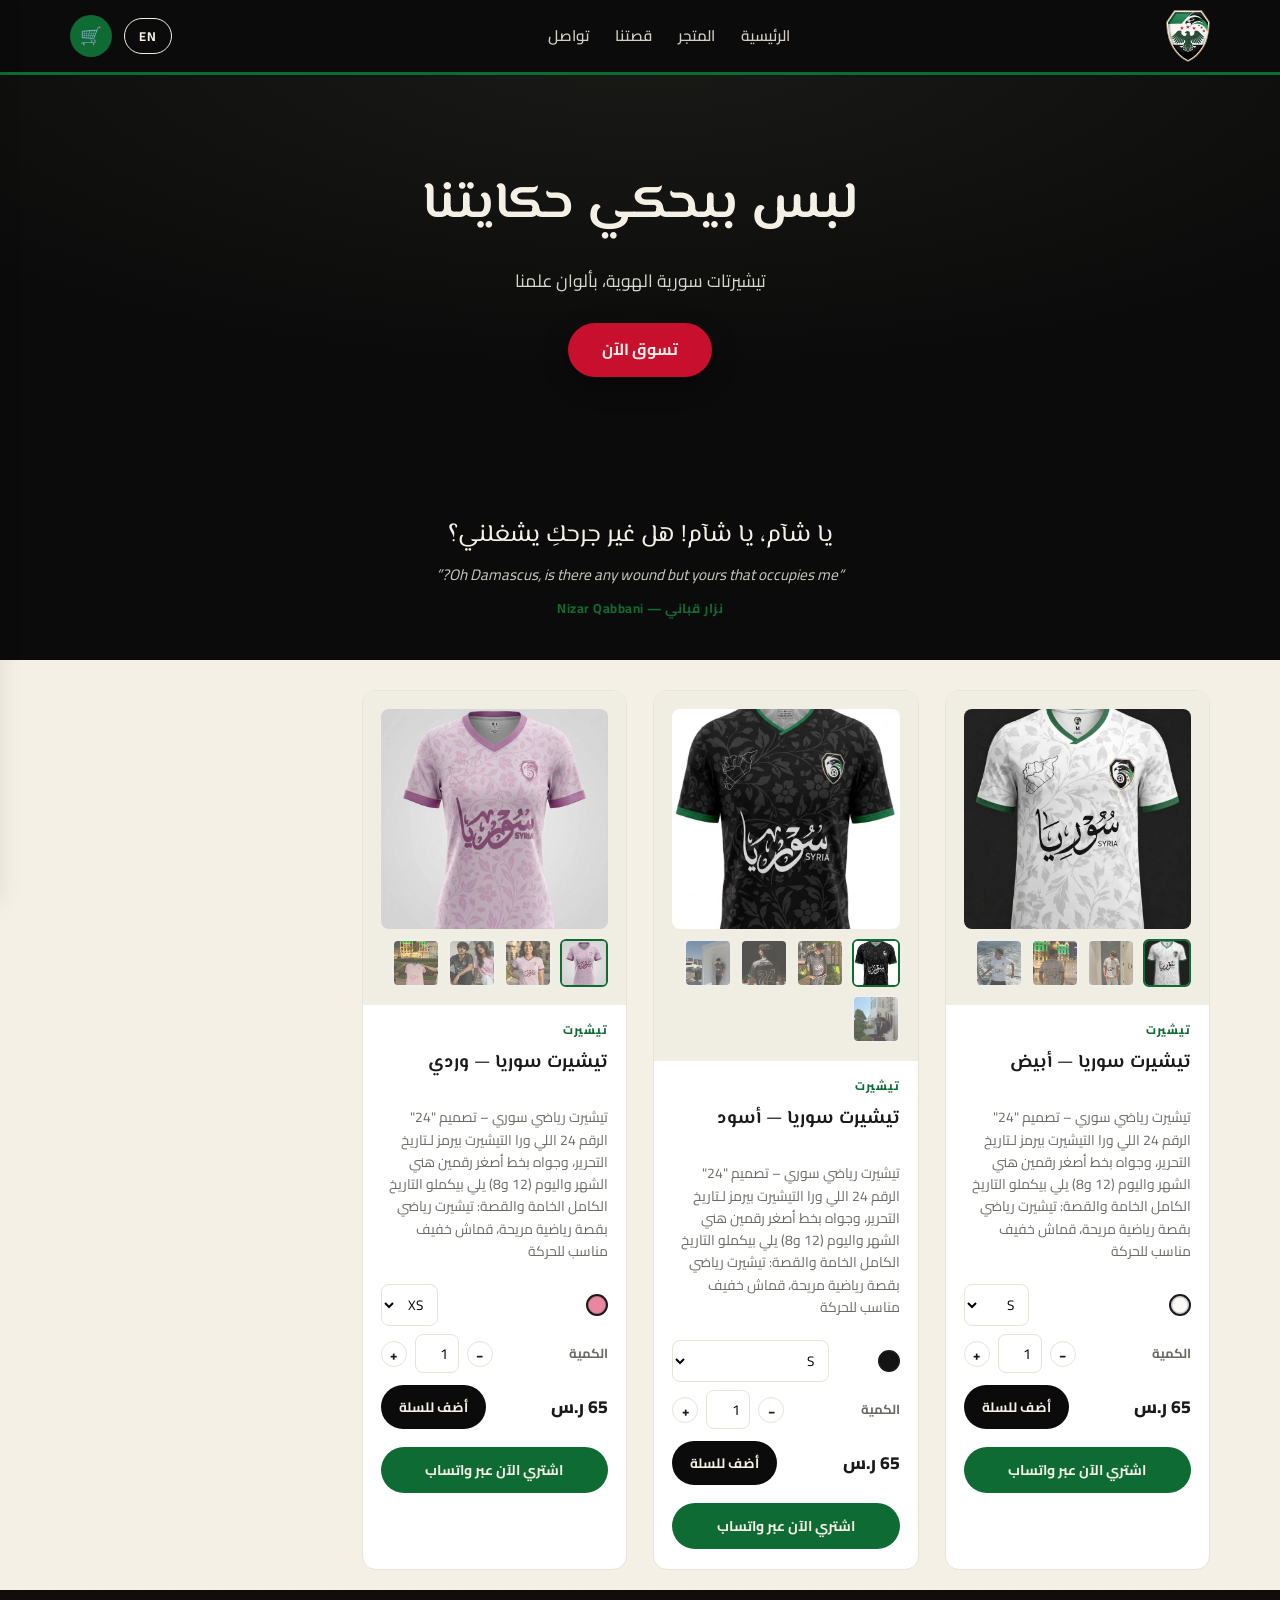
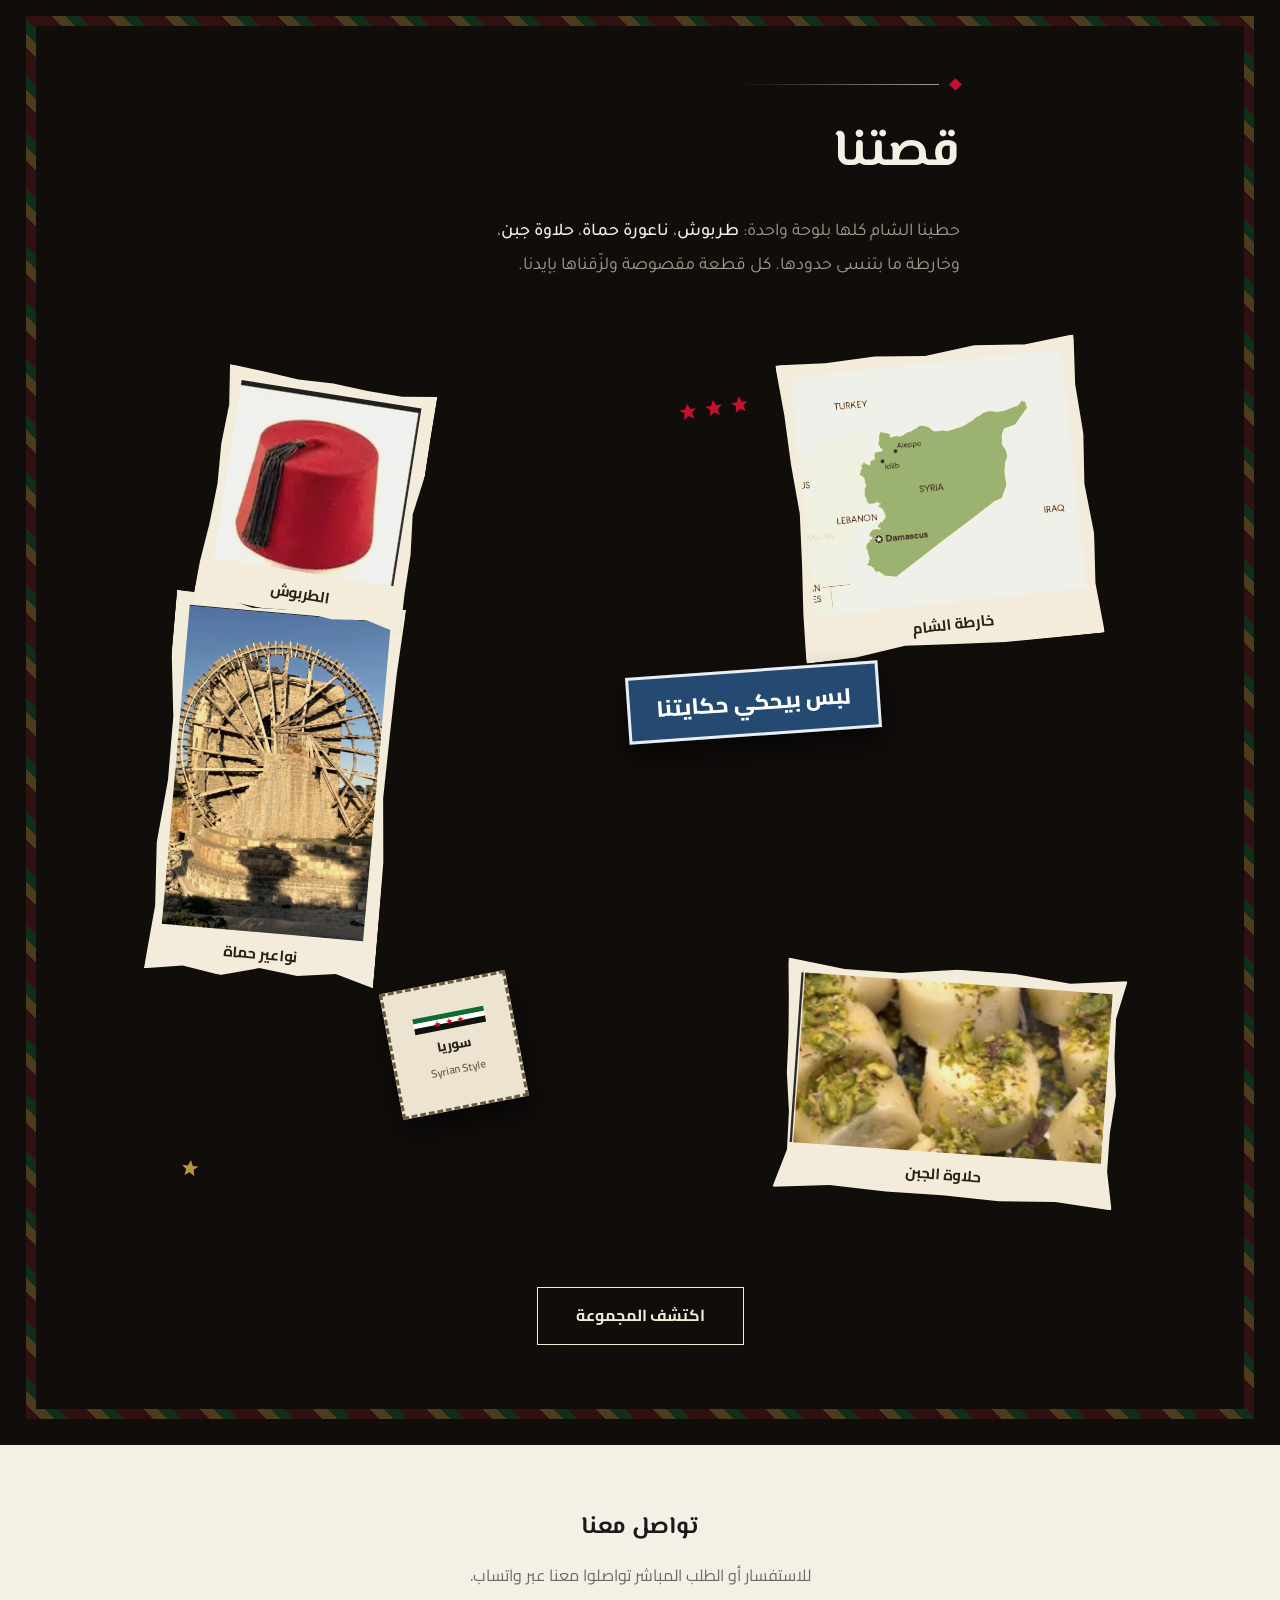
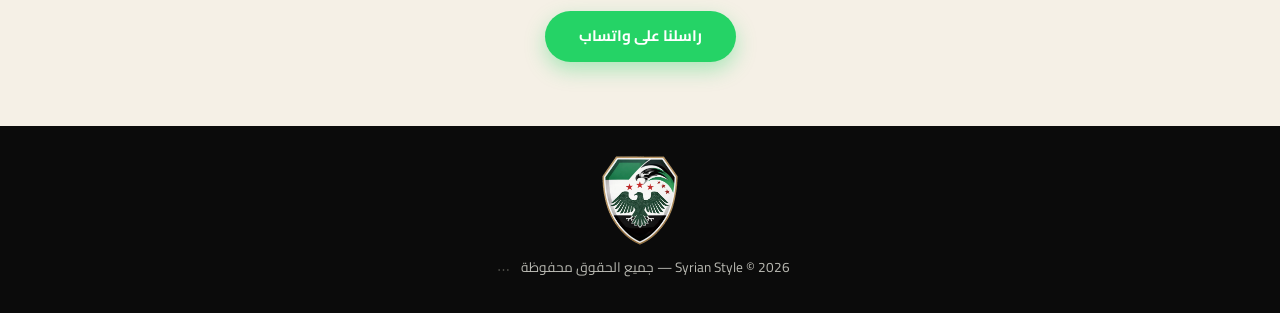
==== index.html @ 9dde5247 "Add in-app browser (TikTok/Instagram/etc) warning banner for WhatsApp checkout" ====
<!DOCTYPE html>
<html lang="ar" dir="rtl">
<head>
<meta charset="UTF-8">
<meta name="viewport" content="width=device-width, initial-scale=1.0">
<title>Syrian Style | تيشيرتات سورية الهوية</title>
<meta name="description" content="Syrian Style — Syrian-identity t-shirts in the colors of our flag. Order directly via WhatsApp, ships across the Gulf and beyond. تيشيرتات سورية الهوية، اطلبي مباشرة عبر واتساب.">
<link rel="canonical" href="https://meriesaif024-png.github.io/Syrian__style/">
<meta property="og:type" content="website">
<meta property="og:title" content="Syrian Style">
<meta property="og:description" content="Syrian-identity t-shirts in the colors of our flag. Order directly via WhatsApp.">
<meta property="og:url" content="https://meriesaif024-png.github.io/Syrian__style/">
<meta property="og:image" content="https://meriesaif024-png.github.io/Syrian__style/assets/logo.png">
<meta name="twitter:card" content="summary">
<meta name="twitter:title" content="Syrian Style">
<meta name="twitter:description" content="Syrian-identity t-shirts in the colors of our flag. Order directly via WhatsApp.">
<meta name="twitter:image" content="https://meriesaif024-png.github.io/Syrian__style/assets/logo.png">
<link rel="preconnect" href="https://fonts.googleapis.com">
<link href="https://fonts.googleapis.com/css2?family=El+Messiri:wght@500;700&family=Cairo:wght@400;600;800&family=Tajawal:wght@400;500&display=swap" rel="stylesheet">
<link rel="stylesheet" href="css/styles.css">
</head>
<body>

<div id="storefrontRoot">

<div id="inAppBrowserBanner" class="in-app-banner" hidden>
  <span data-i18n="inAppBrowserWarning"></span>
  <button type="button" id="inAppBrowserDismiss" class="in-app-banner-close" aria-label="close">✕</button>
</div>

<header class="site-header">
  <div class="header-inner">
    <a href="#home" class="brand"><img src="assets/logo.png" alt="Syrian Style"></a>
    <nav class="main-nav">
      <a href="#home" data-i18n="navHome">الرئيسية</a>
      <a href="#shop" data-i18n="navShop">المتجر</a>
      <a href="#story" data-i18n="navStory">قصتنا</a>
      <a href="#contact" data-i18n="navContact">تواصل</a>
    </nav>
    <div class="header-actions">
      <button type="button" id="langToggle" class="lang-btn">EN</button>
      <button type="button" id="cartToggle" class="cart-btn" aria-label="Cart">
        🛒 <span id="cartCount" class="cart-count">0</span>
      </button>
    </div>
  </div>
</header>

<section class="hero" id="home">
  <div class="hero-content">
    <h1 data-i18n="heroTitle">لبس بيحكي حكايتنا</h1>
    <p data-i18n="heroSubtitle">تيشيرتات سورية الهوية، بألوان علمنا</p>
    <a href="#shop" class="btn btn-hero" data-i18n="heroCta">تسوق الآن</a>
  </div>
</section>

<section class="quote-section">
  <div id="quoteBanner" class="quote-banner"></div>
</section>

<section class="shop" id="shop">
  <div id="productGrid" class="product-grid"></div>
</section>

<section class="story" id="story">
  <div class="story-head">
    <div class="story-rule"><span class="story-diamond"></span><span class="story-line"></span></div>
    <h2 data-i18n="storyTitle">قصتنا</h2>
    <p data-i18n-html="storyBody">حطينا الشام كلها بلوحة واحدة: <b>طربوش</b>، <b>ناعورة حماة</b>، <b>حلاوة جبن</b>، وخارطة ما بتنسى حدودها. كل قطعة مقصوصة ولزّقناها بإيدنا.</p>
  </div>

  <div class="story-board">
    <div class="story-photo p-map">
      <img src="assets/story-map.png" alt="Map of Syria" loading="lazy">
      <span class="story-tag" data-i18n="storyTagMap">خارطة الشام</span>
    </div>
    <div class="story-photo p-noria">
      <img src="assets/story-noria.png" alt="Hama Noria" loading="lazy">
      <span class="story-tag" data-i18n="storyTagNoria">نواعير حماة</span>
    </div>
    <div class="story-photo p-sweets">
      <img src="assets/story-sweets.png" alt="Halawet El Jibn" loading="lazy">
      <span class="story-tag" data-i18n="storyTagSweets">حلاوة الجبن</span>
    </div>
    <div class="story-photo p-fez">
      <img src="assets/story-fez.png" alt="Tarboosh" loading="lazy">
      <span class="story-tag" data-i18n="storyTagFez">الطربوش</span>
    </div>

    <div class="story-sign" data-i18n="heroTitle">لبس بيحكي حكايتنا</div>

    <div class="story-stamp">
      <div class="story-flagbar"><span class="g"></span><span class="w"></span><span class="b"></span></div>
      <span class="story-stamp-stars">★ ★ ★</span>
      <span class="story-stamp-txt" data-i18n="storyStampCountry">سوريا</span>
      <span class="story-stamp-val">Syrian Style</span>
    </div>

    <div class="story-stars3 stars-a" aria-hidden="true">
      <svg viewBox="0 0 24 24" fill="#c8102e"><path d="M12 1l3 7h7l-5.5 4.5L18 20l-6-4-6 4 1.5-7.5L2 8h7z"/></svg>
      <svg viewBox="0 0 24 24" fill="#c8102e"><path d="M12 1l3 7h7l-5.5 4.5L18 20l-6-4-6 4 1.5-7.5L2 8h7z"/></svg>
      <svg viewBox="0 0 24 24" fill="#c8102e"><path d="M12 1l3 7h7l-5.5 4.5L18 20l-6-4-6 4 1.5-7.5L2 8h7z"/></svg>
    </div>
    <div class="story-stars3 stars-b" aria-hidden="true">
      <svg viewBox="0 0 24 24" fill="#b8933f"><path d="M12 1l3 7h7l-5.5 4.5L18 20l-6-4-6 4 1.5-7.5L2 8h7z"/></svg>
    </div>
  </div>

  <div class="story-cta-row">
    <a href="#shop" class="story-ghost-btn" data-i18n="storyCta">اكتشف المجموعة</a>
  </div>
</section>

<section class="contact" id="contact">
  <h2 data-i18n="contactTitle">تواصل معنا</h2>
  <p data-i18n="contactBody">للاستفسار أو الطلب المباشر تواصلوا معنا عبر واتساب.</p>
  <a href="#" id="contactWhatsappBtn" class="btn btn-whatsapp" target="_blank" rel="noopener" data-i18n="contactWhatsappBtn">راسلنا على واتساب</a>
</section>

<footer class="site-footer">
  <div class="brand"><img src="assets/logo.png" alt="Syrian Style"></div>
  <p>Syrian Style &copy; <span id="year"></span> — <span data-i18n="footerRights">جميع الحقوق محفوظة</span> <button type="button" id="ownerAccessBtn" class="owner-access-btn" aria-label="owner">⋯</button></p>
</footer>

<!-- Cart Drawer -->
<div id="overlay" class="overlay"></div>
<aside id="cartDrawer" class="cart-drawer">
  <div class="cart-drawer-header">
    <h2 data-i18n="cartTitle">سلة المشتريات</h2>
    <button type="button" id="cartClose" class="icon-btn">✕</button>
  </div>
  <div id="cartItems" class="cart-items"></div>
  <div class="cart-drawer-footer">
    <div class="cart-total-row">
      <span data-i18n="subtotal">المجموع</span>
      <strong id="cartSubtotal">0 ر.س</strong>
    </div>
    <button type="button" id="checkoutBtn" class="btn btn-checkout" disabled data-i18n="checkoutBtn">إتمام الطلب عبر واتساب</button>
    <button type="button" id="clearCartBtn" class="btn btn-text" data-i18n="clearCart">تفريغ السلة</button>
  </div>
</aside>

<!-- Product Detail -->
<div id="detailModal" class="modal">
  <div class="modal-box detail-box">
    <button type="button" id="detailClose" class="icon-btn detail-close">✕</button>
    <div id="detailContent" class="detail-content"></div>
  </div>
</div>

<!-- Checkout Modal -->
<div id="checkoutModal" class="modal">
  <div class="modal-box">
    <div class="modal-header">
      <h2 data-i18n="modalTitle">معلومات التوصيل</h2>
      <button type="button" id="checkoutClose" class="icon-btn">✕</button>
    </div>
    <form id="checkoutForm">
      <label>
        <span data-i18n="nameLabel">الاسم الكامل</span>
        <input type="text" id="custName" required>
      </label>
      <label>
        <span data-i18n="phoneLabel">رقم الهاتف</span>
        <input type="tel" id="custPhone" required>
      </label>
      <label>
        <span data-i18n="countryLabel">الدولة</span>
        <select id="custCountry">
          <option value="🇸🇦 Saudi Arabia — السعودية" selected>🇸🇦 Saudi Arabia — السعودية</option>
          <option value="🇦🇪 United Arab Emirates — الإمارات">🇦🇪 United Arab Emirates — الإمارات</option>
          <option value="🇰🇼 Kuwait — الكويت">🇰🇼 Kuwait — الكويت</option>
          <option value="🇶🇦 Qatar — قطر">🇶🇦 Qatar — قطر</option>
          <option value="🇧🇭 Bahrain — البحرين">🇧🇭 Bahrain — البحرين</option>
          <option value="🇴🇲 Oman — عُمان">🇴🇲 Oman — عُمان</option>
          <option value="🇸🇾 Syria — سوريا">🇸🇾 Syria — سوريا</option>
          <option value="🇱🇧 Lebanon — لبنان">🇱🇧 Lebanon — لبنان</option>
          <option value="🇯🇴 Jordan — الأردن">🇯🇴 Jordan — الأردن</option>
          <option value="🇮🇶 Iraq — العراق">🇮🇶 Iraq — العراق</option>
          <option value="🇵🇸 Palestine — فلسطين">🇵🇸 Palestine — فلسطين</option>
          <option value="🇪🇬 Egypt — مصر">🇪🇬 Egypt — مصر</option>
          <option value="🇱🇾 Libya — ليبيا">🇱🇾 Libya — ليبيا</option>
          <option value="🇹🇳 Tunisia — تونس">🇹🇳 Tunisia — تونس</option>
          <option value="🇩🇿 Algeria — الجزائر">🇩🇿 Algeria — الجزائر</option>
          <option value="🇲🇦 Morocco — المغرب">🇲🇦 Morocco — المغرب</option>
          <option value="🇸🇩 Sudan — السودان">🇸🇩 Sudan — السودان</option>
          <option value="🇾🇪 Yemen — اليمن">🇾🇪 Yemen — اليمن</option>
          <option value="🇹🇷 Turkey — تركيا">🇹🇷 Turkey — تركيا</option>
          <option value="🇩🇪 Germany — ألمانيا">🇩🇪 Germany — ألمانيا</option>
          <option value="🇸🇪 Sweden — السويد">🇸🇪 Sweden — السويد</option>
          <option value="🇳🇱 Netherlands — هولندا">🇳🇱 Netherlands — هولندا</option>
          <option value="🇫🇷 France — فرنسا">🇫🇷 France — فرنسا</option>
          <option value="🇬🇧 United Kingdom — بريطانيا">🇬🇧 United Kingdom — بريطانيا</option>
          <option value="🇺🇸 United States — أمريكا">🇺🇸 United States — أمريكا</option>
          <option value="🇨🇦 Canada — كندا">🇨🇦 Canada — كندا</option>
          <option value="🇦🇺 Australia — أستراليا">🇦🇺 Australia — أستراليا</option>
        </select>
      </label>
      <label>
        <span data-i18n="addressLabel">المدينة / العنوان</span>
        <input type="text" id="custAddress">
      </label>
      <label>
        <span data-i18n="notesLabel">ملاحظات (اختياري)</span>
        <textarea id="custNotes" rows="2"></textarea>
      </label>
      <p class="required-note" data-i18n="requiredNote">* الاسم ورقم الهاتف مطلوبان</p>
      <button type="submit" class="btn btn-checkout" data-i18n="sendWhatsapp">إرسال الطلب على واتساب</button>
    </form>
  </div>
</div>

<!-- PIN gate for the owner-only Control Desk -->
<div id="pinGateModal" class="modal">
  <div class="modal-box pin-gate-box">
    <div class="modal-header">
      <h2 data-i18n="pinGateTitle">دخول صاحبة المتجر</h2>
      <button type="button" id="pinGateClose" class="icon-btn">✕</button>
    </div>
    <form id="pinGateForm">
      <label>
        <span data-i18n="pinGateLabel">الرمز السري</span>
        <input type="password" id="pinGateInput" autocomplete="off">
      </label>
      <p id="pinGateError" class="pin-gate-error" hidden data-i18n="pinGateError">رمز غير صحيح</p>
      <button type="submit" class="btn btn-checkout" data-i18n="pinGateSubmit">دخول</button>
    </form>
  </div>
</div>

</div><!-- /storefrontRoot -->

<!-- Control Desk: full-page, owner-only product management -->
<section id="adminPage" class="admin-page" hidden>
  <div class="admin-page-inner">
    <div class="admin-page-header">
      <h1 data-i18n="adminTitle">لوحة التحكم — إضافة قطعة</h1>
      <a href="#" id="adminBackLink" class="admin-back-link" data-i18n="adminBackLink">→ رجوع للمتجر</a>
    </div>
    <p class="admin-intro" data-i18n="adminIntro">
      عبّي بيانات القطعة، ضيفي الصور، واضغطي "حفظ بالمتجر" — بتنحفظ وبتنشر مباشرة لكل الزوار.
    </p>
    <div class="admin-layout">
      <div class="admin-form">
        <label>
          <span data-i18n="admEditLabel">تعديل قطعة موجودة (اختياري)</span>
          <select id="admEditSelect">
            <option value="" data-i18n="admNewItem">➕ قطعة جديدة</option>
          </select>
        </label>
        <div class="admin-row">
          <label>
            <span data-i18n="admNameArLabel">الاسم (عربي)</span>
            <input type="text" id="admNameAr" placeholder="مثال: سوريا كلاسيك">
          </label>
          <label>
            <span data-i18n="admNameEnLabel">Name (English)</span>
            <input type="text" id="admNameEn" placeholder="e.g. Syria Classic Tee">
          </label>
        </div>
        <label>
          <span data-i18n="admPriceLabel">السعر (ر.س)</span>
          <input type="number" id="admPrice" min="0" step="1" value="75">
        </label>
        <fieldset class="admin-colors">
          <legend data-i18n="admColorsLabel">الألوان المتوفرة</legend>
          <label><input type="checkbox" value="black" checked> <span class="swatch swatch-black"></span></label>
          <label><input type="checkbox" value="white" checked> <span class="swatch swatch-white"></span></label>
          <label><input type="checkbox" value="pink" checked> <span class="swatch swatch-pink"></span></label>
        </fieldset>
        <fieldset class="admin-sizes">
          <legend data-i18n="admSizesLabel">المقاسات والكمية المتوفرة</legend>
          <div class="admin-size-row">
            <label><input type="checkbox" class="size-check" value="XS" checked> XS</label>
            <input type="number" class="size-stock" data-size="XS" min="0" value="10">
          </div>
          <div class="admin-size-row">
            <label><input type="checkbox" class="size-check" value="S" checked> S</label>
            <input type="number" class="size-stock" data-size="S" min="0" value="10">
          </div>
          <div class="admin-size-row">
            <label><input type="checkbox" class="size-check" value="M" checked> M</label>
            <input type="number" class="size-stock" data-size="M" min="0" value="10">
          </div>
          <div class="admin-size-row">
            <label><input type="checkbox" class="size-check" value="L" checked> L</label>
            <input type="number" class="size-stock" data-size="L" min="0" value="10">
          </div>
          <div class="admin-size-row">
            <label><input type="checkbox" class="size-check" value="XL" checked> XL</label>
            <input type="number" class="size-stock" data-size="XL" min="0" value="10">
          </div>
          <div class="admin-size-row">
            <label><input type="checkbox" class="size-check" value="XXL" checked> XXL</label>
            <input type="number" class="size-stock" data-size="XXL" min="0" value="10">
          </div>
          <div class="admin-size-row">
            <label><input type="checkbox" class="size-check" value="3XL" checked> 3XL</label>
            <input type="number" class="size-stock" data-size="3XL" min="0" value="10">
          </div>
          <div class="admin-size-row">
            <label><input type="checkbox" class="size-check" value="4XL" checked> 4XL</label>
            <input type="number" class="size-stock" data-size="4XL" min="0" value="10">
          </div>
        </fieldset>
        <label>
          <span data-i18n="admPhotosLabel">صور القطعة (حتى 7 صور)</span>
          <input type="file" id="admPhotos" accept="image/*" multiple>
        </label>
        <p class="admin-photos-note" data-i18n="admPhotosNote">بعد توليد الكود، ابعتيلنا هالصور مباشرة بالشات وربطها بالمنتج.</p>
        <div class="admin-photo-thumbs" id="admPhotoThumbs"></div>
        <div class="admin-row">
          <label>
            <span data-i18n="admDescArLabel">الوصف (عربي)</span>
            <textarea id="admDescAr" rows="2"></textarea>
          </label>
          <label>
            <span data-i18n="admDescEnLabel">Description (English)</span>
            <textarea id="admDescEn" rows="2"></textarea>
          </label>
        </div>
      </div>
      <div class="admin-preview">
        <div id="admPreviewArt" class="admin-preview-art"></div>
        <div class="admin-preview-swatches" id="admPreviewSwatches"></div>
      </div>
    </div>
    <div class="admin-actions">
      <button type="button" id="admSave" class="btn btn-checkout" data-i18n="admSaveBtn">حفظ بالمتجر</button>
      <button type="button" id="admDelete" class="btn btn-delete" hidden data-i18n="admDeleteBtn">حذف القطعة</button>
    </div>
    <p id="admSaveStatus" class="admin-save-status" hidden></p>
  </div>
</section>

<script src="js/products.js"></script>
<script src="js/artwork.js"></script>
<script src="js/app.js"></script>
<script>
  document.getElementById("year").textContent = new Date().getFullYear();
</script>
</body>
</html>
---- css/styles.css ----
:root {
  --black: #0b0b0b;
  --green: #0f6b34;
  --green-deep: #0a4d26;
  --red: #c8102e;
  --white: #f5f0e6;
  --ink: #1a1a1a;
  --muted: #6b6b66;
  --border: #e7e3d8;
  --radius: 14px;
  --font-head: 'El Messiri', sans-serif;
  --font-body: 'Cairo', sans-serif;
}

* { box-sizing: border-box; }
html, body { margin: 0; padding: 0; }
body {
  font-family: var(--font-body);
  background: var(--white);
  color: var(--ink);
  line-height: 1.6;
}
h1, h2, h3 { font-family: var(--font-head); margin: 0 0 .4em; }
a { color: inherit; text-decoration: none; }
button { font-family: inherit; cursor: pointer; }
img, svg { display: block; max-width: 100%; }

/* ---------- In-app browser warning ---------- */
.in-app-banner {
  background: #fff3cd; color: #6b5100; text-align: center;
  padding: 10px 40px 10px 16px; font-size: .82rem; font-weight: 700;
  position: relative; line-height: 1.5;
}
.in-app-banner[hidden] { display: none; }
.in-app-banner-close {
  position: absolute; top: 6px; inset-inline-end: 10px;
  background: none; border: none; color: #6b5100; font-size: .95rem;
  width: 26px; height: 26px; border-radius: 50%;
}
.in-app-banner-close:hover { background: rgba(0,0,0,.08); }

/* ---------- Header ---------- */
.site-header {
  position: sticky; top: 0; z-index: 40;
  background: var(--black);
  border-bottom: 3px solid var(--green);
}
.header-inner {
  max-width: 1180px; margin: 0 auto;
  display: flex; align-items: center; justify-content: space-between;
  padding: 10px 20px;
  gap: 16px;
}
.brand { width: 44px; color: var(--white); }
.main-nav { display: flex; gap: 26px; }
.main-nav a {
  color: var(--white); font-weight: 600; font-size: .95rem;
  opacity: .85; transition: opacity .2s, color .2s;
}
.main-nav a:hover { opacity: 1; color: var(--red); }
.header-actions { display: flex; align-items: center; gap: 12px; }
.lang-btn {
  background: transparent; border: 1.5px solid var(--white);
  color: var(--white); border-radius: 20px; padding: 5px 14px;
  font-weight: 700; font-size: .8rem; letter-spacing: 1px;
}
.lang-btn:hover { background: var(--white); color: var(--black); }
.cart-btn {
  position: relative; background: var(--green); border: none;
  color: var(--white); font-size: 1.1rem; border-radius: 50%;
  width: 42px; height: 42px; display: flex; align-items: center; justify-content: center;
}
.cart-count {
  position: absolute; top: -4px; inset-inline-end: -4px;
  background: var(--red); color: var(--white); font-size: .68rem; font-weight: 800;
  min-width: 18px; height: 18px; border-radius: 50%;
  align-items: center; justify-content: center; display: none;
}

/* ---------- Hero ---------- */
.hero {
  position: relative; overflow: hidden; color: var(--white);
  background: radial-gradient(120% 140% at 50% -10%, #1a1a17 0%, var(--black) 60%);
}
.hero-badge { display: flex; justify-content: center; margin-bottom: 22px; }
.hero-badge .map-badge { width: 92px; filter: drop-shadow(0 6px 16px rgba(0,0,0,.5)); }
.hero-content {
  position: relative; z-index: 1;
  max-width: 760px; margin: 0 auto; text-align: center;
  padding: 90px 24px 100px;
}
.hero-content h1 { font-size: clamp(2rem, 5vw, 3.2rem); }
.hero-content p { font-size: 1.1rem; margin-bottom: 1.6em; color: #d8d8d0; }
.btn { display: inline-block; border: none; border-radius: 30px; font-weight: 700; }
.btn[hidden] { display: none; }
.btn-hero {
  background: var(--red); color: var(--white);
  padding: 14px 34px; font-size: 1rem;
  box-shadow: 0 8px 24px rgba(0,0,0,.35);
  transition: transform .15s;
}
.btn-hero:hover { transform: translateY(-2px); }

/* ---------- Quote banner ---------- */
.quote-section { background: var(--black); padding: 40px 20px; }
.quote-banner { max-width: 720px; margin: 0 auto; text-align: center; color: var(--white); min-height: 100px; }
.quote-banner.fade-in { animation: fadeIn .6s ease; }
@keyframes fadeIn { from { opacity: 0; transform: translateY(6px);} to { opacity: 1; transform: translateY(0);} }
.quote-ar { font-family: var(--font-head); font-size: 1.5rem; color: var(--white); margin: 0 0 .3em; }
.quote-en { font-style: italic; color: #c9c9c2; margin: 0 0 .5em; font-size: .95rem; }
.quote-by { color: var(--green); font-weight: 700; font-size: .82rem; letter-spacing: .5px; }

/* ---------- Shop ---------- */
.shop { max-width: 1180px; margin: 0 auto; padding: 30px 20px 20px; }
.product-grid {
  display: grid; grid-template-columns: repeat(auto-fill, minmax(260px, 1fr));
  gap: 26px;
}
.shop-empty { grid-column: 1 / -1; text-align: center; color: var(--muted); padding: 60px 20px; font-size: 1.05rem; }
.product-card {
  background: #fff; border: 1px solid var(--border); border-radius: var(--radius);
  overflow: hidden; display: flex; flex-direction: column;
  transition: box-shadow .2s, transform .2s;
}
.product-card:hover { box-shadow: 0 14px 30px rgba(0,0,0,.08); transform: translateY(-3px); }
.product-art { background: #f0ede2; padding: 18px; cursor: pointer; }
.garment-art { width: 100%; height: 220px; }
.product-photo { width: 100%; height: 220px; object-fit: cover; border-radius: 8px; }
.product-thumbs { display: flex; gap: 8px; margin-top: 10px; flex-wrap: wrap; }
.product-thumb {
  width: 48px; height: 48px; padding: 0; border-radius: 6px; overflow: hidden;
  border: 2px solid transparent; opacity: .65; flex-shrink: 0;
}
.product-thumb img { width: 100%; height: 100%; object-fit: cover; }
.product-thumb.active { border-color: var(--green); opacity: 1; }
.product-info { padding: 16px 18px 20px; display: flex; flex-direction: column; gap: 8px; }
.product-type { font-size: .72rem; text-transform: uppercase; letter-spacing: 1px; color: var(--green); font-weight: 800; }
.product-info h3 { font-size: 1.15rem; }
.product-name { cursor: pointer; }
.product-name:hover { color: var(--green); }
.product-desc { color: var(--muted); font-size: .87rem; min-height: 2.6em; }
.low-stock-note { color: var(--red); font-size: .8rem; font-weight: 700; margin: 0; }
.product-row { display: flex; align-items: center; justify-content: space-between; gap: 10px; }
.swatches { display: flex; gap: 6px; }
.swatch {
  width: 22px; height: 22px; border-radius: 50%; border: 2px solid transparent;
  padding: 0; box-shadow: inset 0 0 0 1px rgba(0,0,0,.15);
}
.swatch-black { background: #141414; }
.swatch-white { background: #fbfaf7; box-shadow: inset 0 0 0 1.5px #ccc; }
.swatch-pink { background: #e8879f; }
.swatch.active { border-color: var(--ink); }
.size-select {
  border: 1.5px solid var(--border); border-radius: 8px; padding: 6px 10px;
  font-family: inherit; font-size: .85rem; background: #fff;
}
.qty-label { font-size: .82rem; color: var(--muted); font-weight: 700; }
.qty-picker { display: flex; align-items: center; gap: 8px; }
.qty-picker button {
  width: 26px; height: 26px; border-radius: 50%; border: 1.5px solid var(--border);
  background: #fff; font-weight: 800; color: var(--ink); flex-shrink: 0;
}
.qty-picker button:hover { border-color: var(--green); color: var(--green); }
.qty-input {
  width: 44px; text-align: center; border: 1.5px solid var(--border); border-radius: 8px;
  padding: 5px 4px; font-family: inherit; font-size: .9rem;
}
.product-row-bottom { margin-top: 4px; }
.price { font-weight: 800; font-size: 1.1rem; color: var(--ink); }
.btn-add {
  background: var(--black); color: var(--white); padding: 9px 18px; font-size: .85rem;
  transition: background .2s;
}
.btn-add:hover { background: var(--green); }
.btn-added { background: var(--green) !important; }
.btn-buy-now {
  display: block; width: 100%; margin-top: 10px;
  background: var(--green); color: var(--white); padding: 10px; font-size: .88rem; text-align: center;
  transition: background .2s;
}
.btn-buy-now:hover { background: var(--green-deep); }
.btn-buy-now:disabled { background: #cfcfc7; cursor: not-allowed; }

/* ---------- Story (scrapbook collage) ---------- */
.story {
  --paper: #ece3d0;
  --paper-2: #f4ecda;
  --blue: #244a72;
  position: relative;
  padding: 90px 6vw 100px;
  background: #0f0c0a;
  color: var(--white);
  overflow: hidden;
}
.story::before {
  content: ""; position: absolute; inset: 26px;
  border: 10px solid transparent;
  border-image: repeating-linear-gradient(45deg,
      #6e1620 0 10px, #b8933f 10px 20px, var(--green) 20px 30px, #6e1620 30px 40px) 10;
  opacity: .35; pointer-events: none;
}
.story::after {
  content: ""; position: absolute; inset: 0;
  opacity: .06; mix-blend-mode: overlay; pointer-events: none;
  background-image: url("data:image/svg+xml;utf8,<svg xmlns='http://www.w3.org/2000/svg' width='120' height='120'><filter id='n'><feTurbulence type='fractalNoise' baseFrequency='0.9' numOctaves='2' stitchTiles='stitch'/></filter><rect width='100%25' height='100%25' filter='url(%23n)'/></svg>");
}
.story-head { position: relative; z-index: 2; max-width: 640px; margin: 0 auto 56px; }
.story-rule { display: flex; align-items: center; gap: 12px; margin-bottom: 22px; }
.story-diamond { width: 9px; height: 9px; background: var(--red); transform: rotate(45deg); }
.story-line { flex: 1; height: 1px; background: linear-gradient(to left, #a89c8c, transparent); max-width: 200px; }
.story-head h2 { font-size: clamp(32px, 5vw, 52px); }
.story-head p {
  font-family: 'Tajawal', sans-serif; font-size: 18px; line-height: 1.9;
  color: #a89c8c; max-width: 520px; margin: 0;
}
.story-head p b { color: var(--white); font-weight: 500; }

.story-board { position: relative; z-index: 2; height: 900px; max-width: 980px; margin: 0 auto; }

.story-photo {
  position: absolute; padding: 14px 14px 44px;
  background: var(--paper-2);
  box-shadow: 0 18px 34px rgba(0,0,0,.55), 0 2px 0 rgba(255,255,255,.04) inset;
}
.story-photo img {
  display: block; width: 100%; height: 100%; object-fit: cover;
  filter: sepia(.35) saturate(1.15) contrast(1.05) brightness(.94);
}
.story-tag {
  position: absolute; bottom: 12px; right: 16px; left: 16px;
  font-family: var(--font-body); font-weight: 700; font-size: 15px;
  color: #2a2016; text-align: center;
}

.p-map {
  width: 300px; height: 300px; top: 10px; right: 40px;
  clip-path: polygon(0.0% 0.0%, 16.7% 1.0%, 33.3% 0.5%, 50.0% 2.1%, 66.7% 0.2%, 83.3% 1.7%, 100.0% 0.0%, 98.8% 16.7%, 99.8% 33.3%, 98.4% 50.0%, 99.9% 66.7%, 98.6% 83.3%, 100.0% 100.0%, 83.3% 99.8%, 66.7% 99.7%, 50.0% 98.6%, 33.3% 97.4%, 16.7% 99.6%, 0.0% 100.0%, 0.7% 83.3%, 2.0% 66.7%, 3.0% 50.0%, 1.8% 33.3%, 1.3% 16.7%);
  transform: rotate(-6deg); z-index: 4;
}
.p-map img { height: 240px; }

.p-noria {
  width: 230px; height: 380px; top: 260px; left: 10px;
  clip-path: polygon(0.0% 0.0%, 16.7% 0.5%, 33.3% 3.0%, 50.0% 2.7%, 66.7% 0.9%, 83.3% 1.7%, 100.0% 0.0%, 98.4% 16.7%, 97.7% 33.3%, 97.2% 50.0%, 99.7% 66.7%, 99.9% 83.3%, 100.0% 100.0%, 83.3% 97.1%, 66.7% 98.5%, 50.0% 97.3%, 33.3% 100.0%, 16.7% 98.4%, 0.0% 100.0%, 2.5% 83.3%, 0.8% 66.7%, 3.3% 50.0%, 3.2% 33.3%, 0.1% 16.7%);
  transform: rotate(5deg); z-index: 3;
}
.p-noria img { height: 320px; }

.p-sweets {
  width: 340px; height: 230px; bottom: 40px; right: 10px;
  clip-path: polygon(0.0% 0.0%, 16.7% 3.3%, 33.3% 3.3%, 50.0% 0.2%, 66.7% 0.3%, 83.3% 2.9%, 100.0% 0.0%, 97.4% 16.7%, 97.7% 33.3%, 98.9% 50.0%, 97.9% 66.7%, 97.9% 83.3%, 100.0% 100.0%, 83.3% 98.0%, 66.7% 99.4%, 50.0% 98.5%, 33.3% 98.6%, 16.7% 97.5%, 0.0% 100.0%, 3.5% 83.3%, 3.3% 66.7%, 1.9% 50.0%, 1.6% 33.3%, 0.9% 16.7%);
  transform: rotate(4deg); z-index: 5;
}
.p-sweets img { height: 170px; }

.p-fez {
  width: 210px; height: 240px; top: 40px; left: 60px;
  clip-path: polygon(0.0% 0.0%, 16.7% 0.8%, 33.3% 1.9%, 50.0% 1.3%, 66.7% 2.1%, 83.3% 2.2%, 100.0% 0.0%, 99.8% 16.7%, 100.0% 33.3%, 97.1% 50.0%, 99.1% 66.7%, 99.2% 83.3%, 100.0% 100.0%, 83.3% 96.5%, 66.7% 98.4%, 50.0% 97.1%, 33.3% 98.3%, 16.7% 97.8%, 0.0% 100.0%, 0.5% 83.3%, 2.2% 66.7%, 3.0% 50.0%, 1.8% 33.3%, 2.6% 16.7%);
  transform: rotate(9deg); z-index: 6;
}
.p-fez img { height: 180px; }

.story-sign {
  position: absolute; top: 330px; right: 250px;
  background: var(--blue); color: #fff;
  font-family: var(--font-body); font-weight: 800; font-size: 22px;
  padding: 14px 26px;
  box-shadow: 0 14px 26px rgba(0,0,0,.5);
  border: 3px solid rgba(255,255,255,.9);
  transform: rotate(-4deg); z-index: 7;
  max-width: 260px; text-align: center; line-height: 1.5;
}

.story-stamp {
  position: absolute; bottom: 130px; left: 240px;
  width: 128px; height: 128px;
  background: var(--paper);
  border: 3px dashed #6b5b3e;
  padding: 10px;
  display: flex; flex-direction: column; align-items: center; justify-content: center; gap: 6px;
  transform: rotate(-11deg);
  box-shadow: 0 14px 24px rgba(0,0,0,.5);
  z-index: 8;
}
.story-flagbar { width: 70%; height: 16px; display: flex; flex-direction: column; }
.story-flagbar span { flex: 1; }
.story-flagbar .g { background: var(--green); }
.story-flagbar .w { background: #fff; }
.story-flagbar .b { background: #111; }
.story-stamp-stars { font-size: 9px; color: var(--red); letter-spacing: 1px; margin-top: -20px; }
.story-stamp-txt { font-family: var(--font-body); font-weight: 800; font-size: 13px; color: #2a2016; }
.story-stamp-val { font-family: var(--font-body); font-weight: 600; font-size: 11px; color: #6b5b3e; }

.story-stars3 { position: absolute; display: flex; gap: 6px; }
.story-stars3 svg { width: 20px; height: 20px; }
.stars-a { top: 60px; right: 380px; transform: rotate(-8deg); z-index: 6; }
.stars-b { bottom: 60px; left: 30px; transform: rotate(6deg); z-index: 2; }

.story-cta-row { position: relative; z-index: 2; margin-top: 48px; text-align: center; }
.story-ghost-btn {
  display: inline-block;
  font-family: var(--font-body); font-weight: 700; font-size: 16px;
  color: var(--paper-2); background: transparent; border: 1px solid var(--paper-2);
  padding: 15px 38px; cursor: pointer; transition: background .25s, color .25s;
}
.story-ghost-btn:hover { background: var(--paper-2); color: #14100d; }

@media (max-width: 900px) {
  .story-board { height: 1180px; max-width: 420px; }
  .p-map { width: 230px; height: 230px; top: 0; right: 0; }
  .p-map img { height: 180px; }
  .p-fez { width: 170px; height: 190px; top: 20px; left: 0; }
  .p-fez img { height: 140px; }
  .p-noria { width: 190px; height: 320px; top: 260px; left: 10px; }
  .p-noria img { height: 260px; }
  .story-sign { top: 300px; right: 40px; font-size: 18px; max-width: 200px; }
  .story-stamp { bottom: 250px; left: 20px; width: 104px; height: 104px; }
  .p-sweets { width: 280px; height: 190px; bottom: 10px; right: 10px; }
  .p-sweets img { height: 140px; }
  .stars-a { top: 610px; right: 30px; }
  .stars-b { bottom: 200px; left: 200px; }
}

/* ---------- Contact ---------- */
.contact { text-align: center; padding: 64px 20px; }
.contact p { color: var(--muted); margin-bottom: 1.4em; }
.btn-whatsapp {
  background: #25d366; color: #fff; padding: 13px 34px; font-size: .95rem;
  box-shadow: 0 8px 20px rgba(37,211,102,.35);
  transition: transform .15s, background .2s;
}
.btn-whatsapp:hover { background: #1ebe5b; transform: translateY(-2px); }

/* ---------- Footer ---------- */
.site-footer {
  background: var(--black); color: #b9b9b2; text-align: center;
  padding: 30px 20px; display: flex; flex-direction: column; align-items: center; gap: 10px;
}
.site-footer .brand { width: 76px; }
.site-footer p { margin: 0; font-size: .85rem; }
.owner-access-btn {
  background: none; border: none; color: #4a4a45; font-size: .8rem;
  padding: 2px 6px; letter-spacing: 2px; vertical-align: middle;
}
.owner-access-btn:hover { color: #8a8a82; }

/* ---------- Cart Drawer ---------- */
.overlay {
  position: fixed; inset: 0; background: rgba(0,0,0,.5);
  opacity: 0; pointer-events: none; transition: opacity .25s; z-index: 60;
}
.overlay.visible { opacity: 1; pointer-events: auto; }
.cart-drawer {
  position: fixed; top: 0; inset-inline-end: 0; height: 100%; width: min(400px, 100%);
  background: #fff; z-index: 70; display: flex; flex-direction: column;
  transform: translateX(100%); transition: transform .3s ease;
  box-shadow: -8px 0 30px rgba(0,0,0,.15);
}
[dir="rtl"] .cart-drawer { transform: translateX(-100%); }
.cart-drawer.open { transform: translateX(0); }
.cart-drawer-header {
  display: flex; align-items: center; justify-content: space-between;
  padding: 18px 20px; border-bottom: 1px solid var(--border);
}
.icon-btn { background: none; border: none; font-size: 1.1rem; color: var(--muted); }
.cart-items { flex: 1; overflow-y: auto; padding: 16px 20px; display: flex; flex-direction: column; gap: 16px; }
.cart-empty { color: var(--muted); text-align: center; margin-top: 40px; }
.cart-item { display: flex; align-items: flex-start; gap: 12px; border-bottom: 1px solid var(--border); padding-bottom: 14px; }
.cart-swatch { width: 16px; height: 16px; border-radius: 50%; margin-top: 4px; flex-shrink: 0; box-shadow: inset 0 0 0 1px rgba(0,0,0,.2); }
.cart-item-info { flex: 1; display: flex; flex-direction: column; gap: 4px; }
.cart-item-meta { font-size: .78rem; color: var(--muted); }
.qty-control { display: flex; align-items: center; gap: 10px; margin-top: 4px; }
.qty-control button {
  width: 24px; height: 24px; border-radius: 50%; border: 1px solid var(--border);
  background: #fff; font-weight: 800;
}
.cart-item-end { display: flex; flex-direction: column; align-items: flex-end; gap: 6px; }
.remove-btn { background: none; border: none; color: var(--red); font-size: .75rem; font-weight: 700; }
.cart-drawer-footer { padding: 18px 20px; border-top: 1px solid var(--border); display: flex; flex-direction: column; gap: 10px; }
.cart-total-row { display: flex; justify-content: space-between; font-size: 1.05rem; }
.btn-checkout {
  background: var(--green); color: var(--white); padding: 13px; width: 100%; font-size: .95rem;
}
.btn-checkout:disabled { background: #cfcfc7; cursor: not-allowed; }
.btn-checkout:not(:disabled):hover { background: var(--green-deep); }
.btn-text { background: none; color: var(--muted); padding: 6px; font-size: .82rem; }

/* ---------- Checkout Modal ---------- */
.modal {
  position: fixed; inset: 0; z-index: 80; display: flex; align-items: center; justify-content: center;
  opacity: 0; pointer-events: none; transition: opacity .25s;
}
.modal.open { opacity: 1; pointer-events: auto; }
.modal-box {
  background: #fff; border-radius: var(--radius); width: min(440px, 92vw);
  max-height: 88vh; overflow-y: auto; padding: 22px 24px;
  box-shadow: 0 20px 50px rgba(0,0,0,.3);
}
.modal-header { display: flex; justify-content: space-between; align-items: center; margin-bottom: 14px; }

/* ---------- Product Detail ---------- */
.detail-box { width: min(880px, 96vw); max-height: 92vh; padding: 0; position: relative; }
.detail-close {
  position: absolute; top: 14px; inset-inline-end: 14px; z-index: 2;
  background: #fff; border-radius: 50%; width: 34px; height: 34px;
  box-shadow: 0 2px 8px rgba(0,0,0,.2);
}
.detail-content { display: flex; flex-wrap: wrap; }
.detail-art { flex: 1 1 340px; background: #f0ede2; padding: 24px; display: flex; flex-direction: column; }
.detail-art .garment-art, .detail-art .product-photo { width: 100%; height: 380px; object-fit: cover; border-radius: 8px; }
.detail-info { flex: 1 1 320px; padding: 32px 28px; display: flex; flex-direction: column; gap: 10px; }
.detail-info h2 { font-size: 1.5rem; }
.detail-desc { color: var(--muted); font-size: .95rem; line-height: 1.7; }
.detail-info .product-row { margin-top: 8px; }
.detail-info .price { font-size: 1.3rem; }
@media (max-width: 640px) {
  .detail-art .garment-art, .detail-art .product-photo { height: 260px; }
}
#checkoutForm { display: flex; flex-direction: column; gap: 12px; }
#checkoutForm label { display: flex; flex-direction: column; gap: 6px; font-size: .88rem; font-weight: 700; }
#checkoutForm input, #checkoutForm select, #checkoutForm textarea {
  border: 1.5px solid var(--border); border-radius: 8px; padding: 10px 12px;
  font-family: inherit; font-size: .92rem; resize: vertical; background: #fff;
}
#checkoutForm input:focus, #checkoutForm select:focus, #checkoutForm textarea:focus { outline: 2px solid var(--green); }
.required-note { font-size: .76rem; color: var(--muted); margin: 0; }

/* ---------- PIN gate ---------- */
.pin-gate-box { width: min(360px, 92vw); }
#pinGateForm { display: flex; flex-direction: column; gap: 12px; }
#pinGateForm label { display: flex; flex-direction: column; gap: 6px; font-size: .88rem; font-weight: 700; }
#pinGateForm input {
  border: 1.5px solid var(--border); border-radius: 8px; padding: 10px 12px;
  font-family: inherit; font-size: .92rem; background: #fff;
}
#pinGateForm input:focus { outline: 2px solid var(--green); }
.pin-gate-error { color: var(--red); font-size: .82rem; font-weight: 700; margin: 0; }

/* ---------- Control Desk (full page) ---------- */
.admin-page { min-height: 100vh; background: var(--white); padding: 40px 20px 80px; }
.admin-page[hidden] { display: none; }
.admin-page-inner {
  max-width: 900px; margin: 0 auto; background: #fff; border: 1px solid var(--border);
  border-radius: var(--radius); padding: 30px; box-shadow: 0 10px 30px rgba(0,0,0,.05);
}
.admin-page-header { display: flex; align-items: flex-start; justify-content: space-between; gap: 16px; margin-bottom: 6px; }
.admin-back-link { font-weight: 700; color: var(--green); font-size: .9rem; white-space: nowrap; padding-top: 8px; }
.admin-back-link:hover { color: var(--green-deep); }
.admin-intro { font-size: .85rem; color: var(--muted); margin: 0 0 16px; }
.admin-layout { display: flex; gap: 24px; flex-wrap: wrap; }
.admin-form { flex: 1 1 340px; display: flex; flex-direction: column; gap: 12px; }
.admin-form label { display: flex; flex-direction: column; gap: 6px; font-size: .85rem; font-weight: 700; }
.admin-form input[type="text"], .admin-form input[type="number"], .admin-form select, .admin-form textarea {
  border: 1.5px solid var(--border); border-radius: 8px; padding: 9px 11px;
  font-family: inherit; font-size: .9rem; resize: vertical;
}
.admin-row { display: grid; grid-template-columns: 1fr 1fr; gap: 12px; }
.admin-colors { border: 1.5px solid var(--border); border-radius: 10px; padding: 10px 12px; margin: 0; display: flex; flex-direction: row; align-items: center; gap: 16px; }
.admin-colors legend, .admin-sizes legend { font-size: .78rem; font-weight: 800; color: var(--green); padding: 0 4px; }
.admin-colors label { flex-direction: row; align-items: center; gap: 6px; font-weight: 400; }
.admin-sizes {
  border: 1.5px solid var(--border); border-radius: 10px; padding: 10px 12px; margin: 0;
  display: grid; grid-template-columns: repeat(auto-fill, minmax(120px, 1fr)); gap: 8px 14px;
}
.admin-size-row { display: flex; align-items: center; gap: 8px; font-size: .85rem; }
.admin-size-row label { flex-direction: row; align-items: center; gap: 5px; font-weight: 700; }
.admin-size-row .size-stock { width: 60px; padding: 5px 7px !important; font-size: .82rem !important; }
.admin-preview { flex: 0 0 170px; display: flex; flex-direction: column; align-items: center; gap: 12px; }
.admin-preview-art { width: 160px; background: #f0ede2; border-radius: 12px; padding: 10px; }
.admin-preview-art img { width: 100%; height: 160px; object-fit: cover; border-radius: 8px; }
.admin-preview-swatches { display: flex; gap: 6px; }
.admin-photos-note { font-size: .78rem; color: var(--muted); margin: -6px 0 0; }
.admin-photo-thumbs { display: flex; gap: 10px; flex-wrap: wrap; }
.admin-photo-thumb-wrap { position: relative; flex-shrink: 0; }
.admin-photo-thumb {
  width: 68px; height: 68px; padding: 0; border-radius: 8px; overflow: hidden;
  border: 2px solid transparent; opacity: .7;
}
.admin-photo-thumb img { width: 100%; height: 100%; object-fit: cover; }
.admin-photo-thumb.active { border-color: var(--green); opacity: 1; }
.admin-photo-remove {
  position: absolute; top: -6px; inset-inline-end: -6px;
  width: 20px; height: 20px; border-radius: 50%;
  background: var(--red); color: #fff; border: 2px solid #fff;
  font-size: .85rem; line-height: 1; padding: 0;
  display: flex; align-items: center; justify-content: center;
}
.admin-save-status {
  margin-top: 12px; padding: 10px 14px; border-radius: 8px; font-size: .85rem; font-weight: 700;
  background: #f0ede2; color: var(--ink);
}
.admin-actions { display: flex; gap: 10px; align-items: stretch; }
.admin-actions .btn-checkout { flex: 1; }
.btn-delete {
  background: #fff; color: var(--red); border: 1.5px solid var(--red);
  padding: 13px 20px; font-size: .9rem; white-space: nowrap;
}
.btn-delete:hover { background: var(--red); color: #fff; }
#admEditSelect {
  border: 1.5px solid var(--border); border-radius: 8px; padding: 9px 11px;
  font-family: inherit; font-size: .9rem; background: #fff;
}
@media (max-width: 560px) {
  .admin-row { grid-template-columns: 1fr; }
}

/* ---------- Responsive ---------- */
@media (max-width: 720px) {
  .main-nav { display: none; }
  .hero-content { padding: 80px 20px; }
}
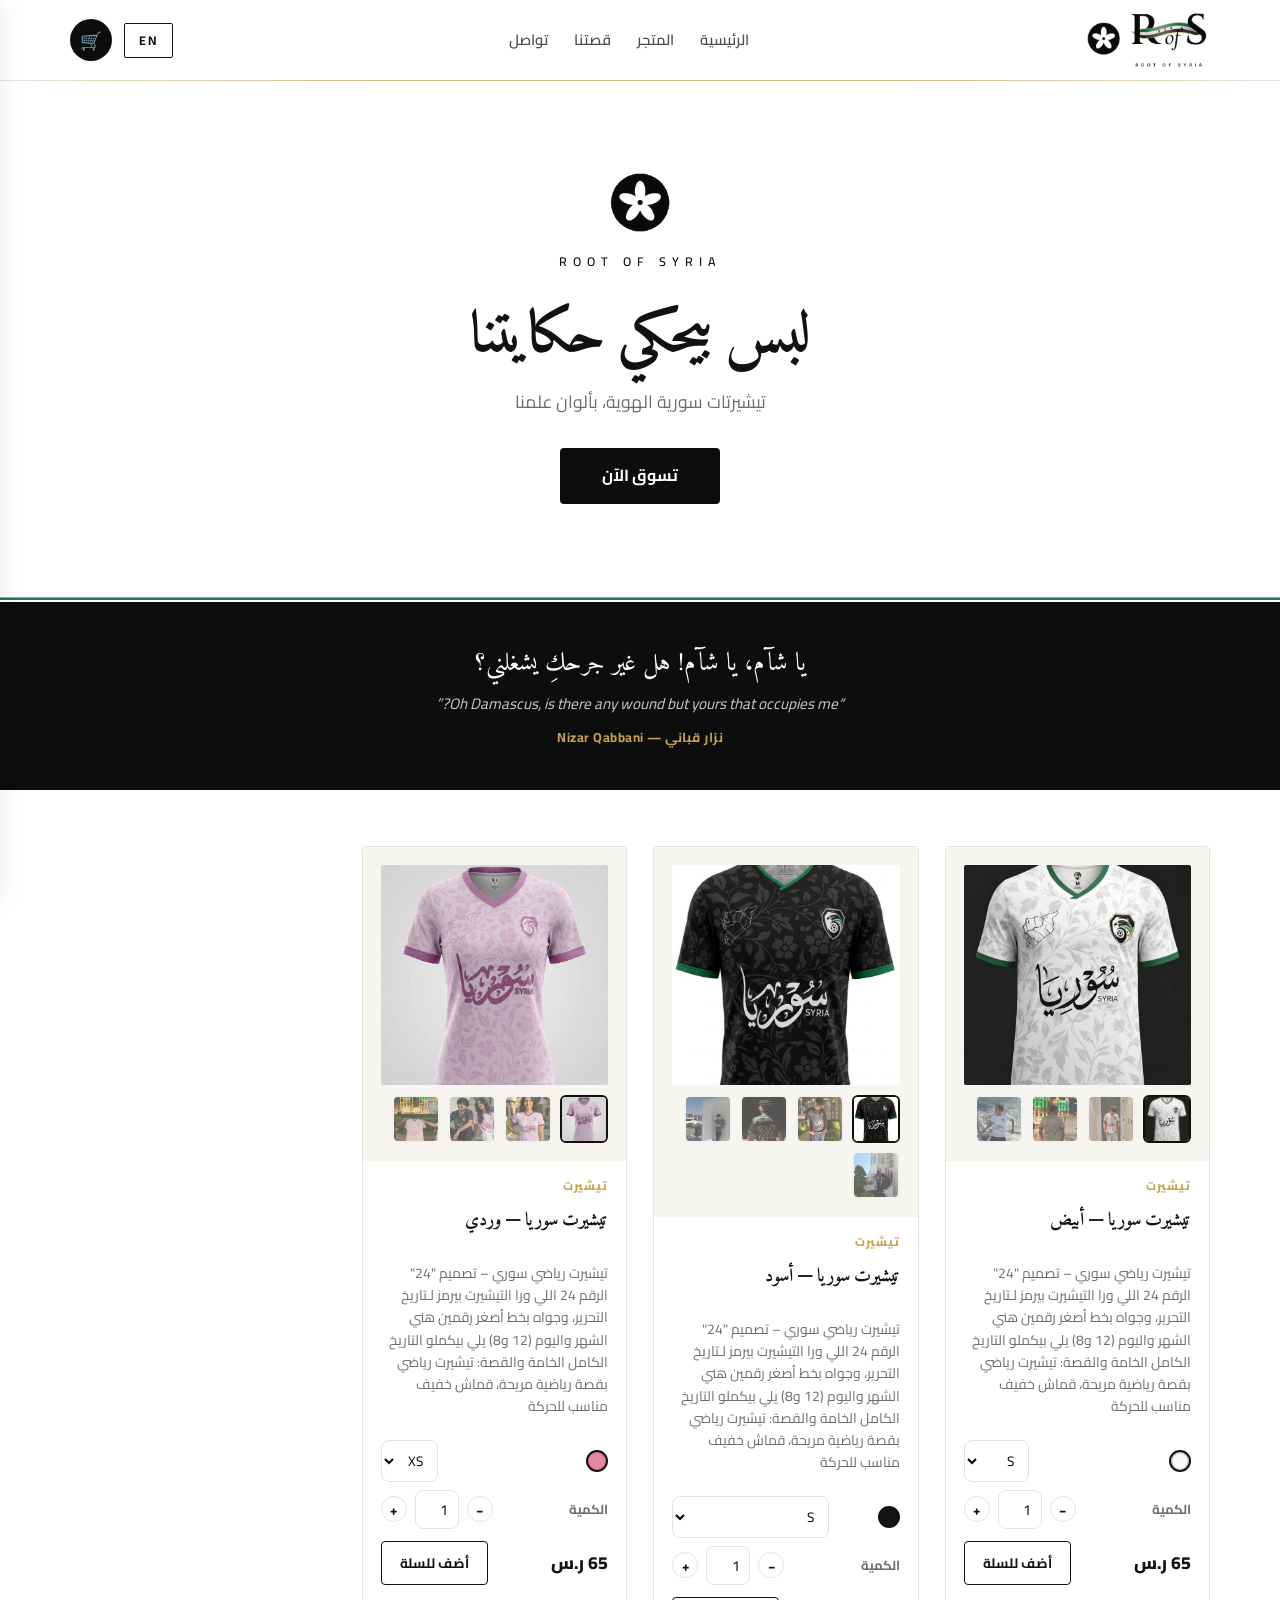
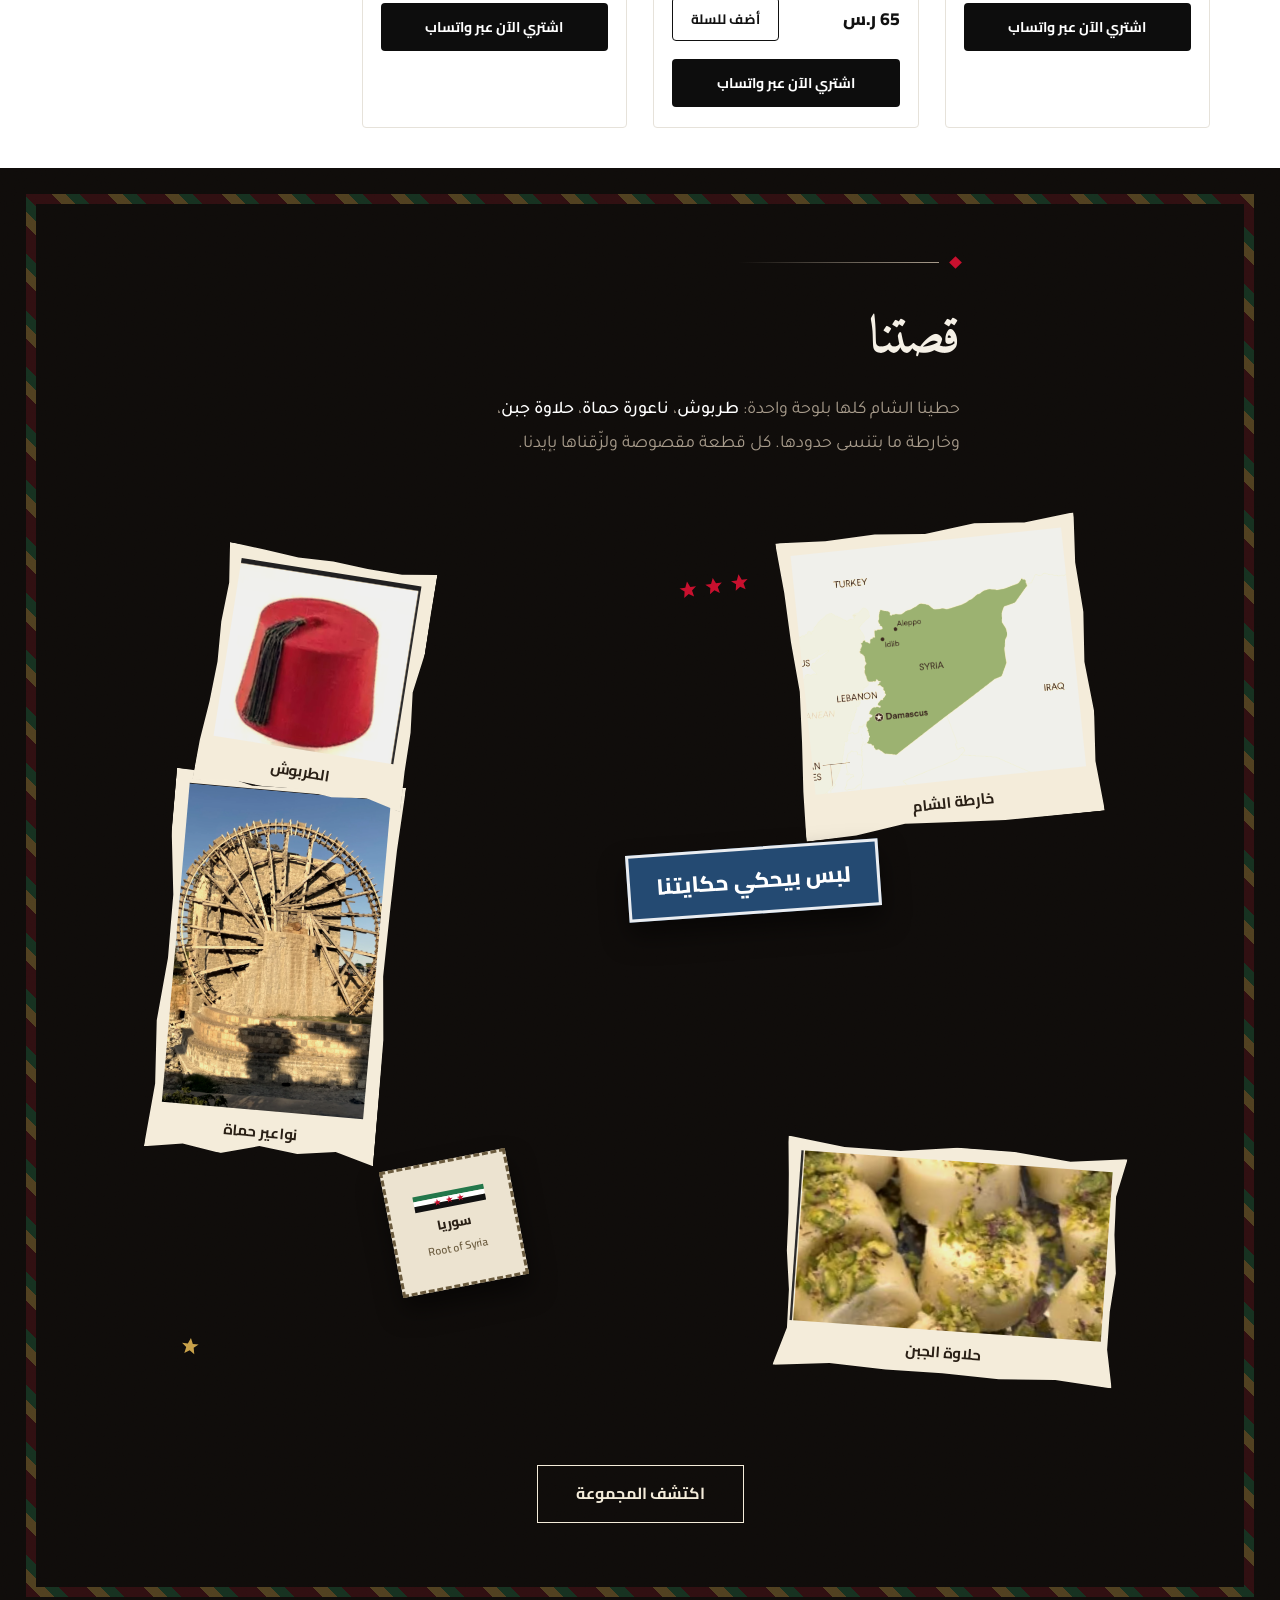
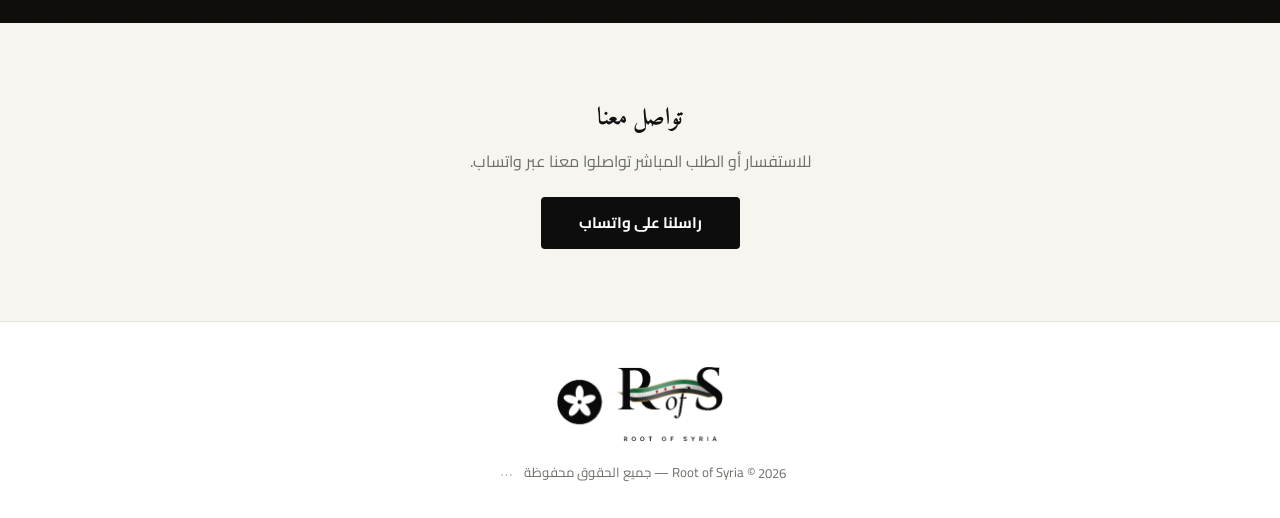
==== commit 714a9343: "Rebrand to Root of Syria: new logo, favicon, and light black/white theme - Replace logo with the Roo" ====
--- a/index.html
+++ b/index.html
@@ -3,20 +3,23 @@
 <head>
 <meta charset="UTF-8">
 <meta name="viewport" content="width=device-width, initial-scale=1.0">
-<title>Syrian Style | تيشيرتات سورية الهوية</title>
-<meta name="description" content="Syrian Style — Syrian-identity t-shirts in the colors of our flag. Order directly via WhatsApp, ships across the Gulf and beyond. تيشيرتات سورية الهوية، اطلبي مباشرة عبر واتساب.">
+<title>Root of Syria | تيشيرتات سورية الهوية</title>
+<meta name="description" content="Root of Syria — Syrian-identity t-shirts in the colors of our flag. Order directly via WhatsApp, ships across the Gulf and beyond. تيشيرتات سورية الهوية، اطلبي مباشرة عبر واتساب.">
 <link rel="canonical" href="https://meriesaif024-png.github.io/Syrian__style/">
 <meta property="og:type" content="website">
-<meta property="og:title" content="Syrian Style">
+<meta property="og:title" content="Root of Syria">
 <meta property="og:description" content="Syrian-identity t-shirts in the colors of our flag. Order directly via WhatsApp.">
 <meta property="og:url" content="https://meriesaif024-png.github.io/Syrian__style/">
-<meta property="og:image" content="https://meriesaif024-png.github.io/Syrian__style/assets/logo.png">
+<meta property="og:image" content="https://meriesaif024-png.github.io/Syrian__style/assets/og-image.png">
 <meta name="twitter:card" content="summary">
-<meta name="twitter:title" content="Syrian Style">
+<meta name="twitter:title" content="Root of Syria">
 <meta name="twitter:description" content="Syrian-identity t-shirts in the colors of our flag. Order directly via WhatsApp.">
-<meta name="twitter:image" content="https://meriesaif024-png.github.io/Syrian__style/assets/logo.png">
+<meta name="twitter:image" content="https://meriesaif024-png.github.io/Syrian__style/assets/og-image.png">
+<link rel="icon" type="image/png" href="assets/logo-mark.png">
+<link rel="apple-touch-icon" href="assets/logo-mark.png">
+<meta name="theme-color" content="#ffffff">
 <link rel="preconnect" href="https://fonts.googleapis.com">
-<link href="https://fonts.googleapis.com/css2?family=El+Messiri:wght@500;700&family=Cairo:wght@400;600;800&family=Tajawal:wght@400;500&display=swap" rel="stylesheet">
+<link href="https://fonts.googleapis.com/css2?family=Playfair+Display:ital,wght@0,500;0,700;1,500&family=Amiri:wght@400;700&family=Cairo:wght@400;600;800&family=Tajawal:wght@400;500&display=swap" rel="stylesheet">
 <link rel="stylesheet" href="css/styles.css">
 </head>
 <body>
@@ -30,7 +33,7 @@
 
 <header class="site-header">
   <div class="header-inner">
-    <a href="#home" class="brand"><img src="assets/logo.png" alt="Syrian Style"></a>
+    <a href="#home" class="brand"><img src="assets/logo.png" alt="Root of Syria"></a>
     <nav class="main-nav">
       <a href="#home" data-i18n="navHome">الرئيسية</a>
       <a href="#shop" data-i18n="navShop">المتجر</a>
@@ -48,6 +51,8 @@
 
 <section class="hero" id="home">
   <div class="hero-content">
+    <div class="hero-badge"><img src="assets/logo-mark.png" alt="" class="hero-mark"></div>
+    <span class="hero-eyebrow">ROOT OF SYRIA</span>
     <h1 data-i18n="heroTitle">لبس بيحكي حكايتنا</h1>
     <p data-i18n="heroSubtitle">تيشيرتات سورية الهوية، بألوان علمنا</p>
     <a href="#shop" class="btn btn-hero" data-i18n="heroCta">تسوق الآن</a>
@@ -93,7 +98,7 @@
       <div class="story-flagbar"><span class="g"></span><span class="w"></span><span class="b"></span></div>
       <span class="story-stamp-stars">★ ★ ★</span>
       <span class="story-stamp-txt" data-i18n="storyStampCountry">سوريا</span>
-      <span class="story-stamp-val">Syrian Style</span>
+      <span class="story-stamp-val">Root of Syria</span>
     </div>
 
     <div class="story-stars3 stars-a" aria-hidden="true">
@@ -102,7 +107,7 @@
       <svg viewBox="0 0 24 24" fill="#c8102e"><path d="M12 1l3 7h7l-5.5 4.5L18 20l-6-4-6 4 1.5-7.5L2 8h7z"/></svg>
     </div>
     <div class="story-stars3 stars-b" aria-hidden="true">
-      <svg viewBox="0 0 24 24" fill="#b8933f"><path d="M12 1l3 7h7l-5.5 4.5L18 20l-6-4-6 4 1.5-7.5L2 8h7z"/></svg>
+      <svg viewBox="0 0 24 24" fill="#c9a24a"><path d="M12 1l3 7h7l-5.5 4.5L18 20l-6-4-6 4 1.5-7.5L2 8h7z"/></svg>
     </div>
   </div>
 
@@ -118,8 +123,8 @@
 </section>
 
 <footer class="site-footer">
-  <div class="brand"><img src="assets/logo.png" alt="Syrian Style"></div>
-  <p>Syrian Style &copy; <span id="year"></span> — <span data-i18n="footerRights">جميع الحقوق محفوظة</span> <button type="button" id="ownerAccessBtn" class="owner-access-btn" aria-label="owner">⋯</button></p>
+  <div class="brand"><img src="assets/logo.png" alt="Root of Syria"></div>
+  <p>Root of Syria &copy; <span id="year"></span> — <span data-i18n="footerRights">جميع الحقوق محفوظة</span> <button type="button" id="ownerAccessBtn" class="owner-access-btn" aria-label="owner">⋯</button></p>
 </footer>
 
 <!-- Cart Drawer -->
--- a/css/styles.css
+++ b/css/styles.css
@@ -1,14 +1,18 @@
 :root {
-  --black: #0b0b0b;
-  --green: #0f6b34;
-  --green-deep: #0a4d26;
+  /* Root of Syria palette: black & white logo, flag-ribbon accents */
+  --black: #0d0d0d;
+  --green: #23774a;
+  --green-deep: #175634;
   --red: #c8102e;
-  --white: #f5f0e6;
-  --ink: #1a1a1a;
-  --muted: #6b6b66;
-  --border: #e7e3d8;
-  --radius: 14px;
-  --font-head: 'El Messiri', sans-serif;
+  --gold: #c9a24a;
+  --white: #ffffff;
+  --paper: #ffffff;
+  --cream: #f7f5f0;
+  --ink: #111111;
+  --muted: #6e6e69;
+  --border: #e6e2da;
+  --radius: 4px;
+  --font-head: 'Playfair Display', 'Amiri', serif;
   --font-body: 'Cairo', sans-serif;
 }
 
@@ -16,11 +20,11 @@
 html, body { margin: 0; padding: 0; }
 body {
   font-family: var(--font-body);
-  background: var(--white);
+  background: var(--paper);
   color: var(--ink);
   line-height: 1.6;
 }
-h1, h2, h3 { font-family: var(--font-head); margin: 0 0 .4em; }
+h1, h2, h3 { font-family: var(--font-head); font-weight: 700; margin: 0 0 .4em; }
 a { color: inherit; text-decoration: none; }
 button { font-family: inherit; cursor: pointer; }
 img, svg { display: block; max-width: 100%; }
@@ -42,8 +46,14 @@
 /* ---------- Header ---------- */
 .site-header {
   position: sticky; top: 0; z-index: 40;
-  background: var(--black);
-  border-bottom: 3px solid var(--green);
+  background: rgba(255,255,255,.96);
+  backdrop-filter: blur(8px);
+  border-bottom: 1px solid var(--border);
+}
+.site-header::after {
+  content: ""; position: absolute; left: 0; right: 0; bottom: -1px; height: 1px;
+  background: linear-gradient(90deg, transparent, var(--gold) 30%, var(--gold) 70%, transparent);
+  opacity: .6;
 }
 .header-inner {
   max-width: 1180px; margin: 0 auto;
@@ -51,22 +61,29 @@
   padding: 10px 20px;
   gap: 16px;
 }
-.brand { width: 44px; color: var(--white); }
+.brand { display: block; color: var(--ink); }
+.brand img { height: 60px; width: auto; }
 .main-nav { display: flex; gap: 26px; }
 .main-nav a {
-  color: var(--white); font-weight: 600; font-size: .95rem;
-  opacity: .85; transition: opacity .2s, color .2s;
-}
-.main-nav a:hover { opacity: 1; color: var(--red); }
+  color: var(--ink); font-weight: 600; font-size: .92rem;
+  opacity: .75; transition: opacity .2s;
+  position: relative; padding: 4px 0;
+}
+.main-nav a::after {
+  content: ""; position: absolute; left: 0; right: 0; bottom: -2px; height: 1.5px;
+  background: var(--green); transform: scaleX(0); transition: transform .25s;
+}
+.main-nav a:hover { opacity: 1; }
+.main-nav a:hover::after { transform: scaleX(1); }
 .header-actions { display: flex; align-items: center; gap: 12px; }
 .lang-btn {
-  background: transparent; border: 1.5px solid var(--white);
-  color: var(--white); border-radius: 20px; padding: 5px 14px;
-  font-weight: 700; font-size: .8rem; letter-spacing: 1px;
-}
-.lang-btn:hover { background: var(--white); color: var(--black); }
+  background: transparent; border: 1px solid var(--ink);
+  color: var(--ink); border-radius: 2px; padding: 5px 14px;
+  font-weight: 700; font-size: .78rem; letter-spacing: 2px;
+}
+.lang-btn:hover { background: var(--ink); color: var(--white); }
 .cart-btn {
-  position: relative; background: var(--green); border: none;
+  position: relative; background: var(--black); border: none;
   color: var(--white); font-size: 1.1rem; border-radius: 50%;
   width: 42px; height: 42px; display: flex; align-items: center; justify-content: center;
 }
@@ -79,39 +96,48 @@
 
 /* ---------- Hero ---------- */
 .hero {
-  position: relative; overflow: hidden; color: var(--white);
-  background: radial-gradient(120% 140% at 50% -10%, #1a1a17 0%, var(--black) 60%);
-}
-.hero-badge { display: flex; justify-content: center; margin-bottom: 22px; }
-.hero-badge .map-badge { width: 92px; filter: drop-shadow(0 6px 16px rgba(0,0,0,.5)); }
+  position: relative; overflow: hidden; color: var(--ink);
+  background: var(--paper);
+}
+.hero::before {
+  /* flag-ribbon stripe: green / white / black, gold edge */
+  content: ""; position: absolute; left: 0; right: 0; bottom: 0; height: 6px;
+  background: linear-gradient(to bottom, var(--green) 0 33.3%, #fff 33.3% 66.6%, var(--black) 66.6% 100%);
+  box-shadow: 0 -1px 0 var(--gold);
+}
+.hero-badge { display: flex; justify-content: center; margin-bottom: 18px; }
+.hero-mark { width: 64px; height: auto; }
+.hero-eyebrow {
+  display: block; font-size: .78rem; font-weight: 600;
+  letter-spacing: 6px; color: var(--ink); margin-bottom: 18px; direction: ltr;
+}
 .hero-content {
   position: relative; z-index: 1;
   max-width: 760px; margin: 0 auto; text-align: center;
   padding: 90px 24px 100px;
 }
-.hero-content h1 { font-size: clamp(2rem, 5vw, 3.2rem); }
-.hero-content p { font-size: 1.1rem; margin-bottom: 1.6em; color: #d8d8d0; }
-.btn { display: inline-block; border: none; border-radius: 30px; font-weight: 700; }
+.hero-content h1 { font-size: clamp(2.2rem, 5.5vw, 3.6rem); line-height: 1.3; }
+.hero-content p { font-size: 1.1rem; margin-bottom: 1.8em; color: var(--muted); }
+.btn { display: inline-block; border: none; border-radius: var(--radius); font-weight: 700; }
 .btn[hidden] { display: none; }
 .btn-hero {
-  background: var(--red); color: var(--white);
-  padding: 14px 34px; font-size: 1rem;
-  box-shadow: 0 8px 24px rgba(0,0,0,.35);
-  transition: transform .15s;
-}
-.btn-hero:hover { transform: translateY(-2px); }
+  background: var(--black); color: var(--white);
+  padding: 15px 42px; font-size: 1rem;
+  transition: transform .15s, background .2s;
+}
+.btn-hero:hover { transform: translateY(-2px); background: var(--green); }
 
 /* ---------- Quote banner ---------- */
 .quote-section { background: var(--black); padding: 40px 20px; }
 .quote-banner { max-width: 720px; margin: 0 auto; text-align: center; color: var(--white); min-height: 100px; }
 .quote-banner.fade-in { animation: fadeIn .6s ease; }
 @keyframes fadeIn { from { opacity: 0; transform: translateY(6px);} to { opacity: 1; transform: translateY(0);} }
-.quote-ar { font-family: var(--font-head); font-size: 1.5rem; color: var(--white); margin: 0 0 .3em; }
+.quote-ar { font-family: 'Amiri', serif; font-size: 1.6rem; color: var(--white); margin: 0 0 .3em; }
 .quote-en { font-style: italic; color: #c9c9c2; margin: 0 0 .5em; font-size: .95rem; }
-.quote-by { color: var(--green); font-weight: 700; font-size: .82rem; letter-spacing: .5px; }
+.quote-by { color: var(--gold); font-weight: 700; font-size: .82rem; letter-spacing: .5px; }
 
 /* ---------- Shop ---------- */
-.shop { max-width: 1180px; margin: 0 auto; padding: 30px 20px 20px; }
+.shop { max-width: 1180px; margin: 0 auto; padding: 56px 20px 40px; }
 .product-grid {
   display: grid; grid-template-columns: repeat(auto-fill, minmax(260px, 1fr));
   gap: 26px;
@@ -122,19 +148,19 @@
   overflow: hidden; display: flex; flex-direction: column;
   transition: box-shadow .2s, transform .2s;
 }
-.product-card:hover { box-shadow: 0 14px 30px rgba(0,0,0,.08); transform: translateY(-3px); }
-.product-art { background: #f0ede2; padding: 18px; cursor: pointer; }
+.product-card:hover { box-shadow: 0 14px 30px rgba(0,0,0,.07); transform: translateY(-3px); border-color: #d6d1c6; }
+.product-art { background: var(--cream); padding: 18px; cursor: pointer; }
 .garment-art { width: 100%; height: 220px; }
-.product-photo { width: 100%; height: 220px; object-fit: cover; border-radius: 8px; }
+.product-photo { width: 100%; height: 220px; object-fit: cover; border-radius: 2px; }
 .product-thumbs { display: flex; gap: 8px; margin-top: 10px; flex-wrap: wrap; }
 .product-thumb {
   width: 48px; height: 48px; padding: 0; border-radius: 6px; overflow: hidden;
   border: 2px solid transparent; opacity: .65; flex-shrink: 0;
 }
 .product-thumb img { width: 100%; height: 100%; object-fit: cover; }
-.product-thumb.active { border-color: var(--green); opacity: 1; }
+.product-thumb.active { border-color: var(--ink); opacity: 1; }
 .product-info { padding: 16px 18px 20px; display: flex; flex-direction: column; gap: 8px; }
-.product-type { font-size: .72rem; text-transform: uppercase; letter-spacing: 1px; color: var(--green); font-weight: 800; }
+.product-type { font-size: .72rem; text-transform: uppercase; letter-spacing: 1px; color: var(--gold); font-weight: 800; }
 .product-info h3 { font-size: 1.15rem; }
 .product-name { cursor: pointer; }
 .product-name:hover { color: var(--green); }
@@ -168,17 +194,18 @@
 .product-row-bottom { margin-top: 4px; }
 .price { font-weight: 800; font-size: 1.1rem; color: var(--ink); }
 .btn-add {
-  background: var(--black); color: var(--white); padding: 9px 18px; font-size: .85rem;
-  transition: background .2s;
-}
-.btn-add:hover { background: var(--green); }
-.btn-added { background: var(--green) !important; }
+  background: transparent; color: var(--ink); border: 1px solid var(--ink);
+  padding: 8px 18px; font-size: .85rem;
+  transition: background .2s, color .2s;
+}
+.btn-add:hover { background: var(--ink); color: var(--white); }
+.btn-added { background: var(--green) !important; border-color: var(--green) !important; color: #fff !important; }
 .btn-buy-now {
   display: block; width: 100%; margin-top: 10px;
-  background: var(--green); color: var(--white); padding: 10px; font-size: .88rem; text-align: center;
+  background: var(--black); color: var(--white); padding: 11px; font-size: .88rem; text-align: center;
   transition: background .2s;
 }
-.btn-buy-now:hover { background: var(--green-deep); }
+.btn-buy-now:hover { background: var(--green); }
 .btn-buy-now:disabled { background: #cfcfc7; cursor: not-allowed; }
 
 /* ---------- Story (scrapbook collage) ---------- */
@@ -189,14 +216,14 @@
   position: relative;
   padding: 90px 6vw 100px;
   background: #0f0c0a;
-  color: var(--white);
+  color: #f5f0e6;
   overflow: hidden;
 }
 .story::before {
   content: ""; position: absolute; inset: 26px;
   border: 10px solid transparent;
   border-image: repeating-linear-gradient(45deg,
-      #6e1620 0 10px, #b8933f 10px 20px, var(--green) 20px 30px, #6e1620 30px 40px) 10;
+      #6e1620 0 10px, var(--gold) 10px 20px, var(--green) 20px 30px, #6e1620 30px 40px) 10;
   opacity: .35; pointer-events: none;
 }
 .story::after {
@@ -213,7 +240,7 @@
   font-family: 'Tajawal', sans-serif; font-size: 18px; line-height: 1.9;
   color: #a89c8c; max-width: 520px; margin: 0;
 }
-.story-head p b { color: var(--white); font-weight: 500; }
+.story-head p b { color: #fff; font-weight: 500; }
 
 .story-board { position: relative; z-index: 2; height: 900px; max-width: 980px; margin: 0 auto; }
 
@@ -322,27 +349,27 @@
 }
 
 /* ---------- Contact ---------- */
-.contact { text-align: center; padding: 64px 20px; }
+.contact { text-align: center; padding: 72px 20px; background: var(--cream); }
 .contact p { color: var(--muted); margin-bottom: 1.4em; }
 .btn-whatsapp {
-  background: #25d366; color: #fff; padding: 13px 34px; font-size: .95rem;
-  box-shadow: 0 8px 20px rgba(37,211,102,.35);
+  background: var(--black); color: #fff; padding: 14px 38px; font-size: .95rem;
   transition: transform .15s, background .2s;
 }
-.btn-whatsapp:hover { background: #1ebe5b; transform: translateY(-2px); }
+.btn-whatsapp:hover { background: var(--green); transform: translateY(-2px); }
 
 /* ---------- Footer ---------- */
 .site-footer {
-  background: var(--black); color: #b9b9b2; text-align: center;
-  padding: 30px 20px; display: flex; flex-direction: column; align-items: center; gap: 10px;
-}
-.site-footer .brand { width: 76px; }
-.site-footer p { margin: 0; font-size: .85rem; }
+  background: var(--paper); color: var(--muted); text-align: center;
+  border-top: 1px solid var(--border);
+  padding: 40px 20px 30px; display: flex; flex-direction: column; align-items: center; gap: 14px;
+}
+.site-footer .brand img { height: 84px; width: auto; }
+.site-footer p { margin: 0; font-size: .82rem; }
 .owner-access-btn {
-  background: none; border: none; color: #4a4a45; font-size: .8rem;
+  background: none; border: none; color: #c4c0b8; font-size: .8rem;
   padding: 2px 6px; letter-spacing: 2px; vertical-align: middle;
 }
-.owner-access-btn:hover { color: #8a8a82; }
+.owner-access-btn:hover { color: var(--muted); }
 
 /* ---------- Cart Drawer ---------- */
 .overlay {
@@ -379,10 +406,11 @@
 .cart-drawer-footer { padding: 18px 20px; border-top: 1px solid var(--border); display: flex; flex-direction: column; gap: 10px; }
 .cart-total-row { display: flex; justify-content: space-between; font-size: 1.05rem; }
 .btn-checkout {
-  background: var(--green); color: var(--white); padding: 13px; width: 100%; font-size: .95rem;
-}
-.btn-checkout:disabled { background: #cfcfc7; cursor: not-allowed; }
-.btn-checkout:not(:disabled):hover { background: var(--green-deep); }
+  background: var(--black); color: var(--white); padding: 13px; width: 100%; font-size: .95rem;
+  transition: background .2s;
+}
+.btn-checkout:disabled { background: #d6d3cc; cursor: not-allowed; }
+.btn-checkout:not(:disabled):hover { background: var(--green); }
 .btn-text { background: none; color: var(--muted); padding: 6px; font-size: .82rem; }
 
 /* ---------- Checkout Modal ---------- */
@@ -406,7 +434,7 @@
   box-shadow: 0 2px 8px rgba(0,0,0,.2);
 }
 .detail-content { display: flex; flex-wrap: wrap; }
-.detail-art { flex: 1 1 340px; background: #f0ede2; padding: 24px; display: flex; flex-direction: column; }
+.detail-art { flex: 1 1 340px; background: var(--cream); padding: 24px; display: flex; flex-direction: column; }
 .detail-art .garment-art, .detail-art .product-photo { width: 100%; height: 380px; object-fit: cover; border-radius: 8px; }
 .detail-info { flex: 1 1 320px; padding: 32px 28px; display: flex; flex-direction: column; gap: 10px; }
 .detail-info h2 { font-size: 1.5rem; }
@@ -437,7 +465,7 @@
 .pin-gate-error { color: var(--red); font-size: .82rem; font-weight: 700; margin: 0; }
 
 /* ---------- Control Desk (full page) ---------- */
-.admin-page { min-height: 100vh; background: var(--white); padding: 40px 20px 80px; }
+.admin-page { min-height: 100vh; background: var(--cream); padding: 40px 20px 80px; }
 .admin-page[hidden] { display: none; }
 .admin-page-inner {
   max-width: 900px; margin: 0 auto; background: #fff; border: 1px solid var(--border);
@@ -466,7 +494,7 @@
 .admin-size-row label { flex-direction: row; align-items: center; gap: 5px; font-weight: 700; }
 .admin-size-row .size-stock { width: 60px; padding: 5px 7px !important; font-size: .82rem !important; }
 .admin-preview { flex: 0 0 170px; display: flex; flex-direction: column; align-items: center; gap: 12px; }
-.admin-preview-art { width: 160px; background: #f0ede2; border-radius: 12px; padding: 10px; }
+.admin-preview-art { width: 160px; background: var(--cream); border-radius: 12px; padding: 10px; }
 .admin-preview-art img { width: 100%; height: 160px; object-fit: cover; border-radius: 8px; }
 .admin-preview-swatches { display: flex; gap: 6px; }
 .admin-photos-note { font-size: .78rem; color: var(--muted); margin: -6px 0 0; }
@@ -487,7 +515,7 @@
 }
 .admin-save-status {
   margin-top: 12px; padding: 10px 14px; border-radius: 8px; font-size: .85rem; font-weight: 700;
-  background: #f0ede2; color: var(--ink);
+  background: var(--cream); color: var(--ink);
 }
 .admin-actions { display: flex; gap: 10px; align-items: stretch; }
 .admin-actions .btn-checkout { flex: 1; }
@@ -507,5 +535,6 @@
 /* ---------- Responsive ---------- */
 @media (max-width: 720px) {
   .main-nav { display: none; }
-  .hero-content { padding: 80px 20px; }
-}
+  .hero-content { padding: 64px 20px 72px; }
+  .brand img { height: 44px; }
+}
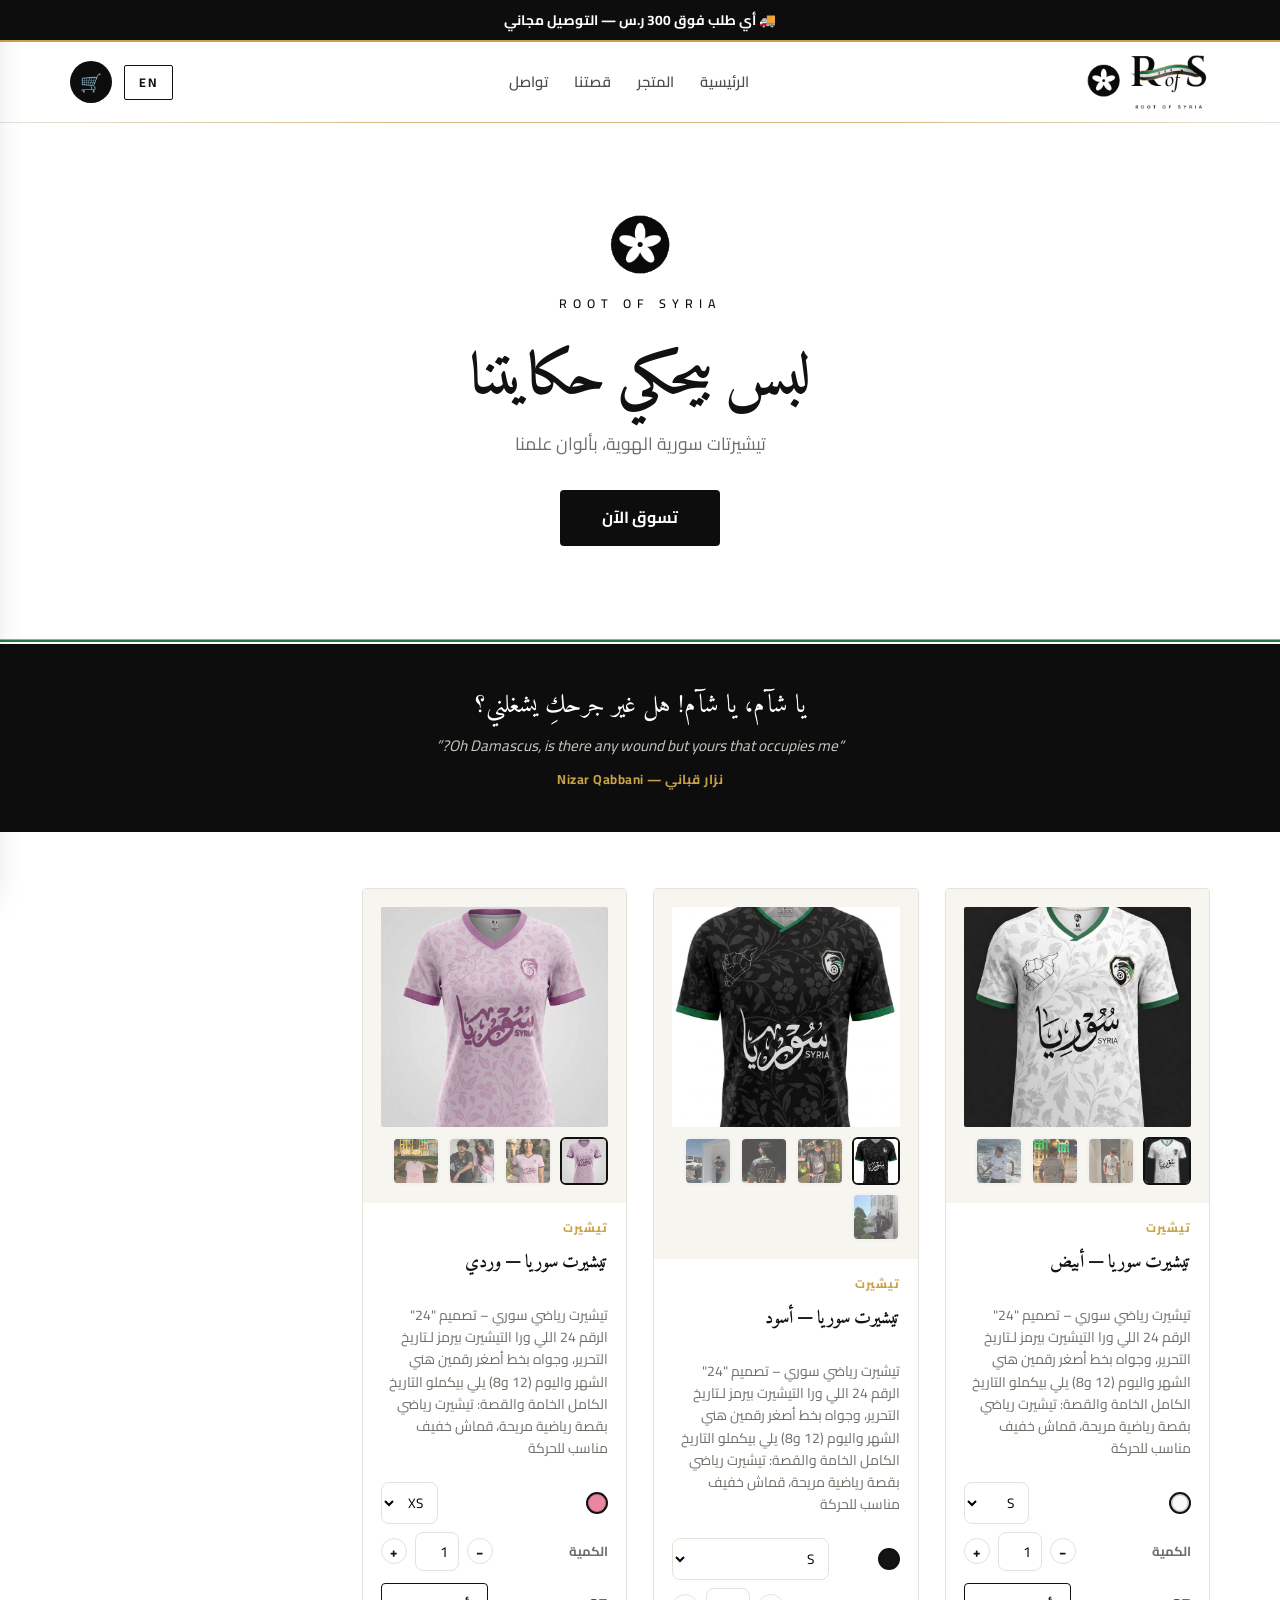
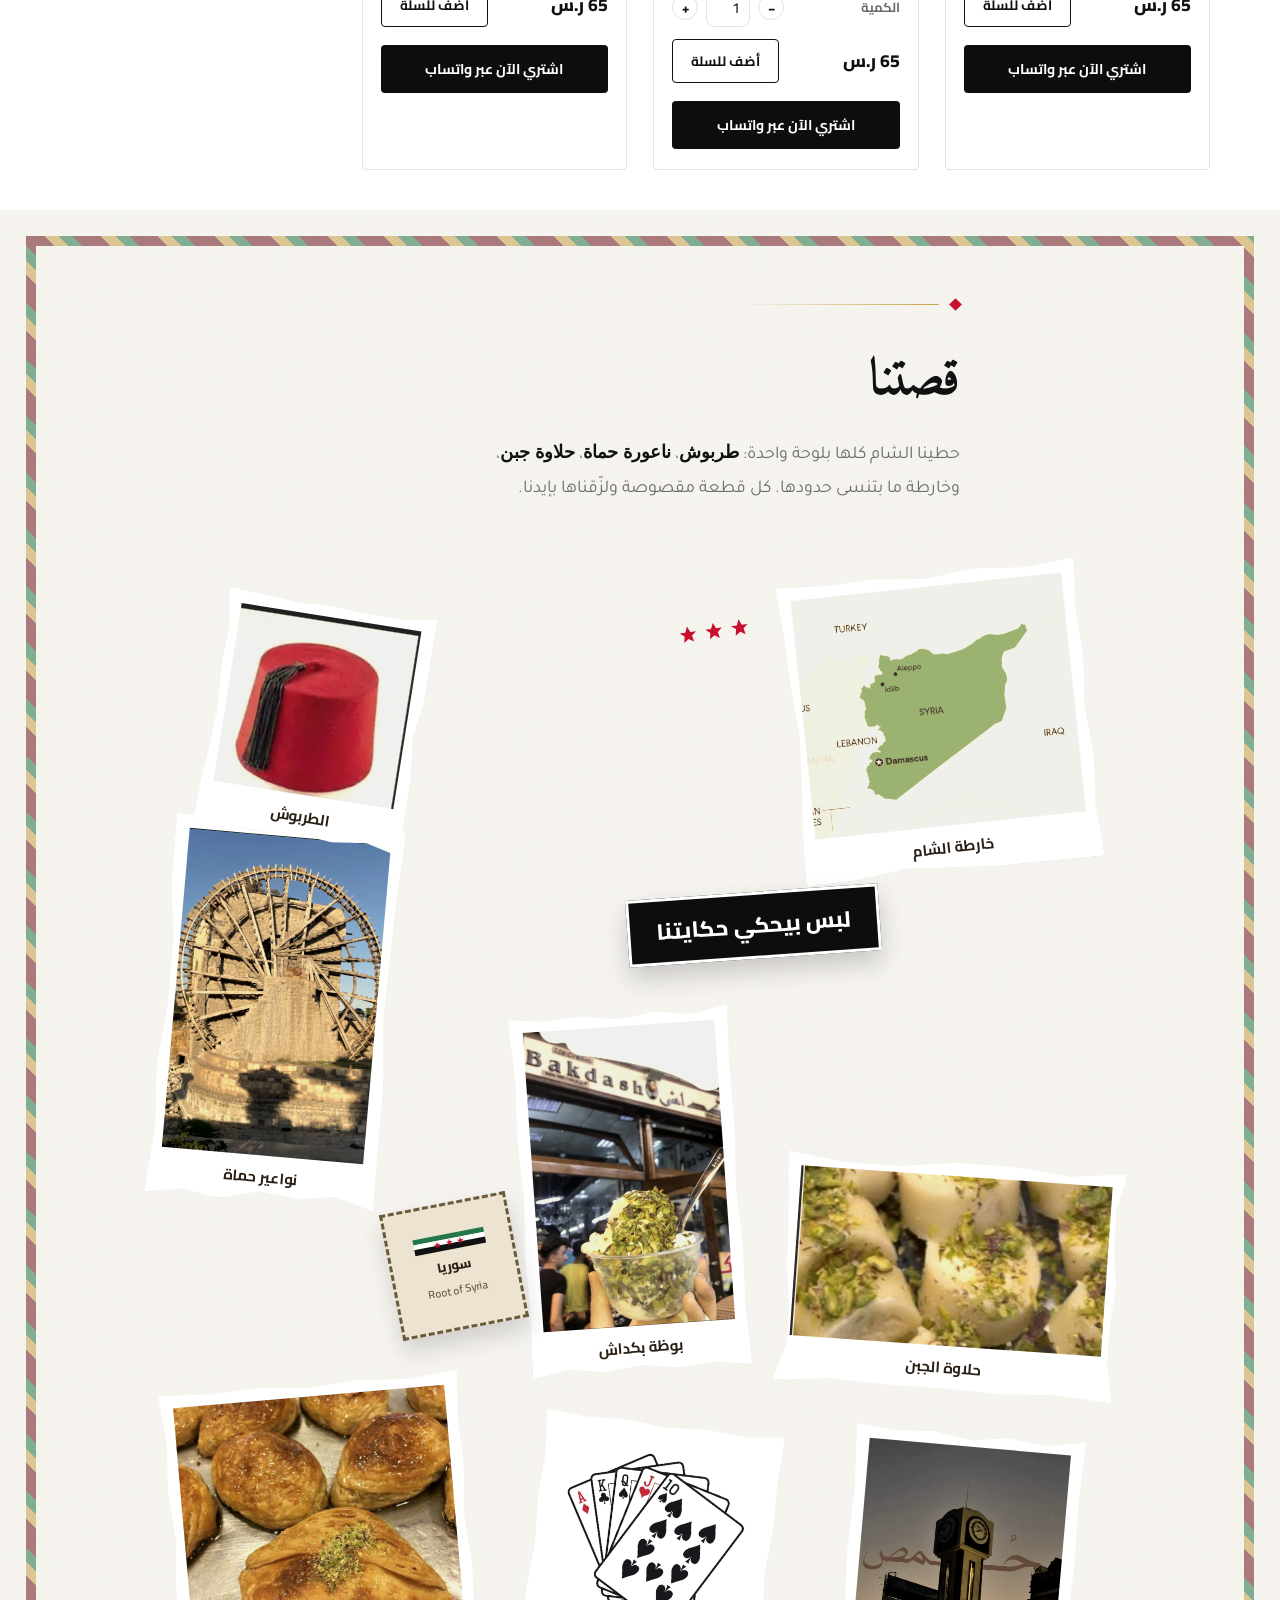
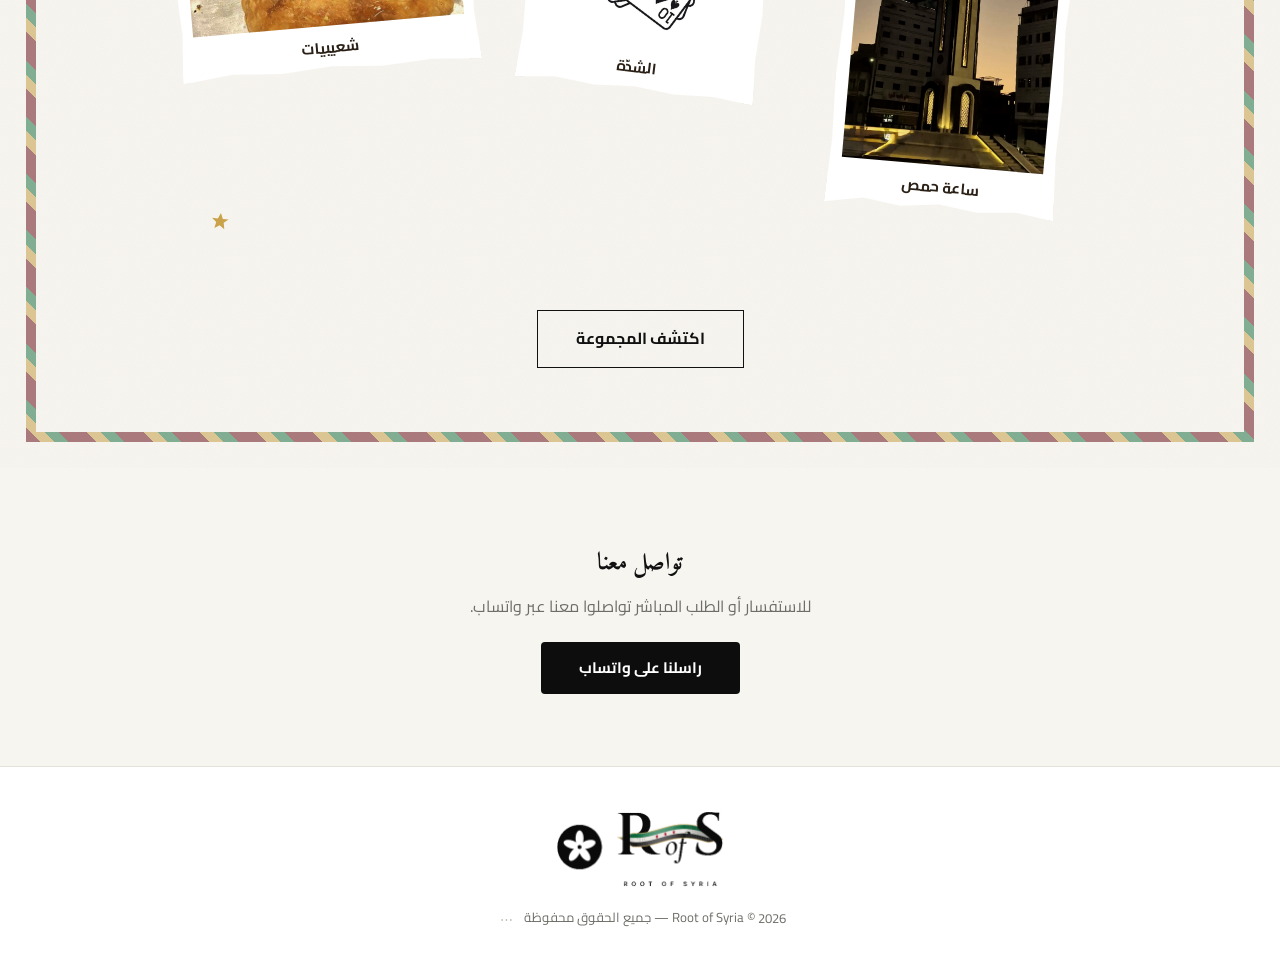
==== commit a9cb3c28: "Lighten Our Story section, add four story photos, free-delivery bar - Our Story: cream background an" ====
--- a/index.html
+++ b/index.html
@@ -26,6 +26,8 @@
 
 <div id="storefrontRoot">
 
+<div class="promo-bar" data-i18n="promoFreeDelivery">🚚 أي طلب فوق 300 ر.س — التوصيل مجاني</div>
+
 <div id="inAppBrowserBanner" class="in-app-banner" hidden>
   <span data-i18n="inAppBrowserWarning"></span>
   <button type="button" id="inAppBrowserDismiss" class="in-app-banner-close" aria-label="close">✕</button>
@@ -90,6 +92,22 @@
     <div class="story-photo p-fez">
       <img src="assets/story-fez.png" alt="Tarboosh" loading="lazy">
       <span class="story-tag" data-i18n="storyTagFez">الطربوش</span>
+    </div>
+    <div class="story-photo p-bakdash">
+      <img src="assets/story-bakdash.jpg" alt="Bakdash ice cream" loading="lazy">
+      <span class="story-tag" data-i18n="storyTagBakdash">بوظة بكداش</span>
+    </div>
+    <div class="story-photo p-shaabiyat">
+      <img src="assets/story-shaabiyat.jpg" alt="Shaabiyat" loading="lazy">
+      <span class="story-tag" data-i18n="storyTagShaabiyat">شعيبيات</span>
+    </div>
+    <div class="story-photo p-cards">
+      <img src="assets/story-cards.jpg" alt="Playing cards" loading="lazy">
+      <span class="story-tag" data-i18n="storyTagCards">الشدّة</span>
+    </div>
+    <div class="story-photo p-clock">
+      <img src="assets/story-clock.jpg" alt="Homs clock tower" loading="lazy">
+      <span class="story-tag" data-i18n="storyTagClock">ساعة حمص</span>
     </div>
 
     <div class="story-sign" data-i18n="heroTitle">لبس بيحكي حكايتنا</div>
--- a/css/styles.css
+++ b/css/styles.css
@@ -29,6 +29,13 @@
 button { font-family: inherit; cursor: pointer; }
 img, svg { display: block; max-width: 100%; }
 
+/* ---------- Free-delivery announcement ---------- */
+.promo-bar {
+  background: var(--black); color: #fff; text-align: center;
+  padding: 9px 16px; font-size: .86rem; font-weight: 700;
+  border-bottom: 2px solid var(--gold);
+}
+
 /* ---------- In-app browser warning ---------- */
 .in-app-banner {
   background: #fff3cd; color: #6b5100; text-align: center;
@@ -211,12 +218,12 @@
 /* ---------- Story (scrapbook collage) ---------- */
 .story {
   --paper: #ece3d0;
-  --paper-2: #f4ecda;
+  --paper-2: #ffffff;
   --blue: #244a72;
   position: relative;
   padding: 90px 6vw 100px;
-  background: #0f0c0a;
-  color: #f5f0e6;
+  background: var(--cream);
+  color: var(--ink);
   overflow: hidden;
 }
 .story::before {
@@ -224,30 +231,30 @@
   border: 10px solid transparent;
   border-image: repeating-linear-gradient(45deg,
       #6e1620 0 10px, var(--gold) 10px 20px, var(--green) 20px 30px, #6e1620 30px 40px) 10;
-  opacity: .35; pointer-events: none;
+  opacity: .55; pointer-events: none;
 }
 .story::after {
   content: ""; position: absolute; inset: 0;
-  opacity: .06; mix-blend-mode: overlay; pointer-events: none;
+  opacity: .05; mix-blend-mode: multiply; pointer-events: none;
   background-image: url("data:image/svg+xml;utf8,<svg xmlns='http://www.w3.org/2000/svg' width='120' height='120'><filter id='n'><feTurbulence type='fractalNoise' baseFrequency='0.9' numOctaves='2' stitchTiles='stitch'/></filter><rect width='100%25' height='100%25' filter='url(%23n)'/></svg>");
 }
 .story-head { position: relative; z-index: 2; max-width: 640px; margin: 0 auto 56px; }
 .story-rule { display: flex; align-items: center; gap: 12px; margin-bottom: 22px; }
 .story-diamond { width: 9px; height: 9px; background: var(--red); transform: rotate(45deg); }
-.story-line { flex: 1; height: 1px; background: linear-gradient(to left, #a89c8c, transparent); max-width: 200px; }
+.story-line { flex: 1; height: 1px; background: linear-gradient(to left, var(--gold), transparent); max-width: 200px; }
 .story-head h2 { font-size: clamp(32px, 5vw, 52px); }
 .story-head p {
   font-family: 'Tajawal', sans-serif; font-size: 18px; line-height: 1.9;
-  color: #a89c8c; max-width: 520px; margin: 0;
-}
-.story-head p b { color: #fff; font-weight: 500; }
-
-.story-board { position: relative; z-index: 2; height: 900px; max-width: 980px; margin: 0 auto; }
+  color: var(--muted); max-width: 520px; margin: 0;
+}
+.story-head p b { color: var(--ink); font-weight: 700; }
+
+.story-board { position: relative; z-index: 2; height: 1300px; max-width: 980px; margin: 0 auto; }
 
 .story-photo {
   position: absolute; padding: 14px 14px 44px;
   background: var(--paper-2);
-  box-shadow: 0 18px 34px rgba(0,0,0,.55), 0 2px 0 rgba(255,255,255,.04) inset;
+  box-shadow: 0 14px 30px rgba(0,0,0,.14), 0 2px 6px rgba(0,0,0,.06);
 }
 .story-photo img {
   display: block; width: 100%; height: 100%; object-fit: cover;
@@ -274,7 +281,7 @@
 .p-noria img { height: 320px; }
 
 .p-sweets {
-  width: 340px; height: 230px; bottom: 40px; right: 10px;
+  width: 340px; height: 230px; top: 600px; right: 10px;
   clip-path: polygon(0.0% 0.0%, 16.7% 3.3%, 33.3% 3.3%, 50.0% 0.2%, 66.7% 0.3%, 83.3% 2.9%, 100.0% 0.0%, 97.4% 16.7%, 97.7% 33.3%, 98.9% 50.0%, 97.9% 66.7%, 97.9% 83.3%, 100.0% 100.0%, 83.3% 98.0%, 66.7% 99.4%, 50.0% 98.5%, 33.3% 98.6%, 16.7% 97.5%, 0.0% 100.0%, 3.5% 83.3%, 3.3% 66.7%, 1.9% 50.0%, 1.6% 33.3%, 0.9% 16.7%);
   transform: rotate(4deg); z-index: 5;
 }
@@ -287,26 +294,39 @@
 }
 .p-fez img { height: 180px; }
 
+/* torn-paper edge shared by the newer photos */
+.p-bakdash, .p-clock, .p-shaabiyat, .p-cards {
+  clip-path: polygon(0.0% 0.0%, 16.7% 1.2%, 33.3% 0.4%, 50.0% 2.0%, 66.7% 0.6%, 83.3% 1.8%, 100.0% 0.0%, 98.9% 16.7%, 99.6% 33.3%, 98.2% 50.0%, 99.5% 66.7%, 98.7% 83.3%, 100.0% 100.0%, 83.3% 98.6%, 66.7% 99.5%, 50.0% 98.2%, 33.3% 99.4%, 16.7% 98.1%, 0.0% 100.0%, 1.2% 83.3%, 0.4% 66.7%, 1.8% 50.0%, 0.6% 33.3%, 1.5% 16.7%);
+}
+.p-bakdash { width: 220px; height: 360px; top: 450px; left: 370px; transform: rotate(-4deg); z-index: 4; }
+.p-bakdash img { height: 300px; }
+.p-shaabiyat { width: 300px; height: 290px; top: 820px; left: 20px; transform: rotate(-5deg); z-index: 5; }
+.p-shaabiyat img { height: 230px; }
+.p-cards { width: 240px; height: 270px; top: 860px; left: 380px; transform: rotate(7deg); z-index: 6; }
+.p-cards img { height: 210px; object-fit: contain; background: #fff; filter: none; }
+.p-clock { width: 230px; height: 380px; top: 870px; right: 60px; transform: rotate(5deg); z-index: 4; }
+.p-clock img { height: 320px; }
+
 .story-sign {
   position: absolute; top: 330px; right: 250px;
-  background: var(--blue); color: #fff;
+  background: var(--black); color: #fff;
   font-family: var(--font-body); font-weight: 800; font-size: 22px;
   padding: 14px 26px;
-  box-shadow: 0 14px 26px rgba(0,0,0,.5);
-  border: 3px solid rgba(255,255,255,.9);
+  box-shadow: 0 12px 24px rgba(0,0,0,.18);
+  border: 3px solid #fff;
   transform: rotate(-4deg); z-index: 7;
   max-width: 260px; text-align: center; line-height: 1.5;
 }
 
 .story-stamp {
-  position: absolute; bottom: 130px; left: 240px;
+  position: absolute; top: 640px; left: 240px;
   width: 128px; height: 128px;
   background: var(--paper);
   border: 3px dashed #6b5b3e;
   padding: 10px;
   display: flex; flex-direction: column; align-items: center; justify-content: center; gap: 6px;
   transform: rotate(-11deg);
-  box-shadow: 0 14px 24px rgba(0,0,0,.5);
+  box-shadow: 0 12px 22px rgba(0,0,0,.15);
   z-index: 8;
 }
 .story-flagbar { width: 70%; height: 16px; display: flex; flex-direction: column; }
@@ -321,19 +341,19 @@
 .story-stars3 { position: absolute; display: flex; gap: 6px; }
 .story-stars3 svg { width: 20px; height: 20px; }
 .stars-a { top: 60px; right: 380px; transform: rotate(-8deg); z-index: 6; }
-.stars-b { bottom: 60px; left: 30px; transform: rotate(6deg); z-index: 2; }
+.stars-b { top: 1250px; left: 60px; transform: rotate(6deg); z-index: 2; }
 
 .story-cta-row { position: relative; z-index: 2; margin-top: 48px; text-align: center; }
 .story-ghost-btn {
   display: inline-block;
   font-family: var(--font-body); font-weight: 700; font-size: 16px;
-  color: var(--paper-2); background: transparent; border: 1px solid var(--paper-2);
+  color: var(--ink); background: transparent; border: 1px solid var(--ink);
   padding: 15px 38px; cursor: pointer; transition: background .25s, color .25s;
 }
-.story-ghost-btn:hover { background: var(--paper-2); color: #14100d; }
+.story-ghost-btn:hover { background: var(--ink); color: #fff; }
 
 @media (max-width: 900px) {
-  .story-board { height: 1180px; max-width: 420px; }
+  .story-board { height: 1500px; max-width: 420px; }
   .p-map { width: 230px; height: 230px; top: 0; right: 0; }
   .p-map img { height: 180px; }
   .p-fez { width: 170px; height: 190px; top: 20px; left: 0; }
@@ -341,11 +361,19 @@
   .p-noria { width: 190px; height: 320px; top: 260px; left: 10px; }
   .p-noria img { height: 260px; }
   .story-sign { top: 300px; right: 40px; font-size: 18px; max-width: 200px; }
-  .story-stamp { bottom: 250px; left: 20px; width: 104px; height: 104px; }
-  .p-sweets { width: 280px; height: 190px; bottom: 10px; right: 10px; }
+  .story-stamp { top: 620px; left: 20px; width: 104px; height: 104px; }
+  .p-sweets { width: 280px; height: 190px; top: 970px; right: 10px; }
   .p-sweets img { height: 140px; }
+  .p-bakdash { width: 180px; height: 290px; top: 650px; left: auto; right: 10px; }
+  .p-bakdash img { height: 230px; }
+  .p-shaabiyat { width: 200px; height: 190px; top: 760px; left: 0; }
+  .p-shaabiyat img { height: 140px; }
+  .p-cards { width: 180px; height: 200px; top: 1180px; left: 10px; }
+  .p-cards img { height: 150px; }
+  .p-clock { width: 180px; height: 300px; top: 1170px; right: 10px; }
+  .p-clock img { height: 240px; }
   .stars-a { top: 610px; right: 30px; }
-  .stars-b { bottom: 200px; left: 200px; }
+  .stars-b { top: 1420px; left: 60px; }
 }
 
 /* ---------- Contact ---------- */
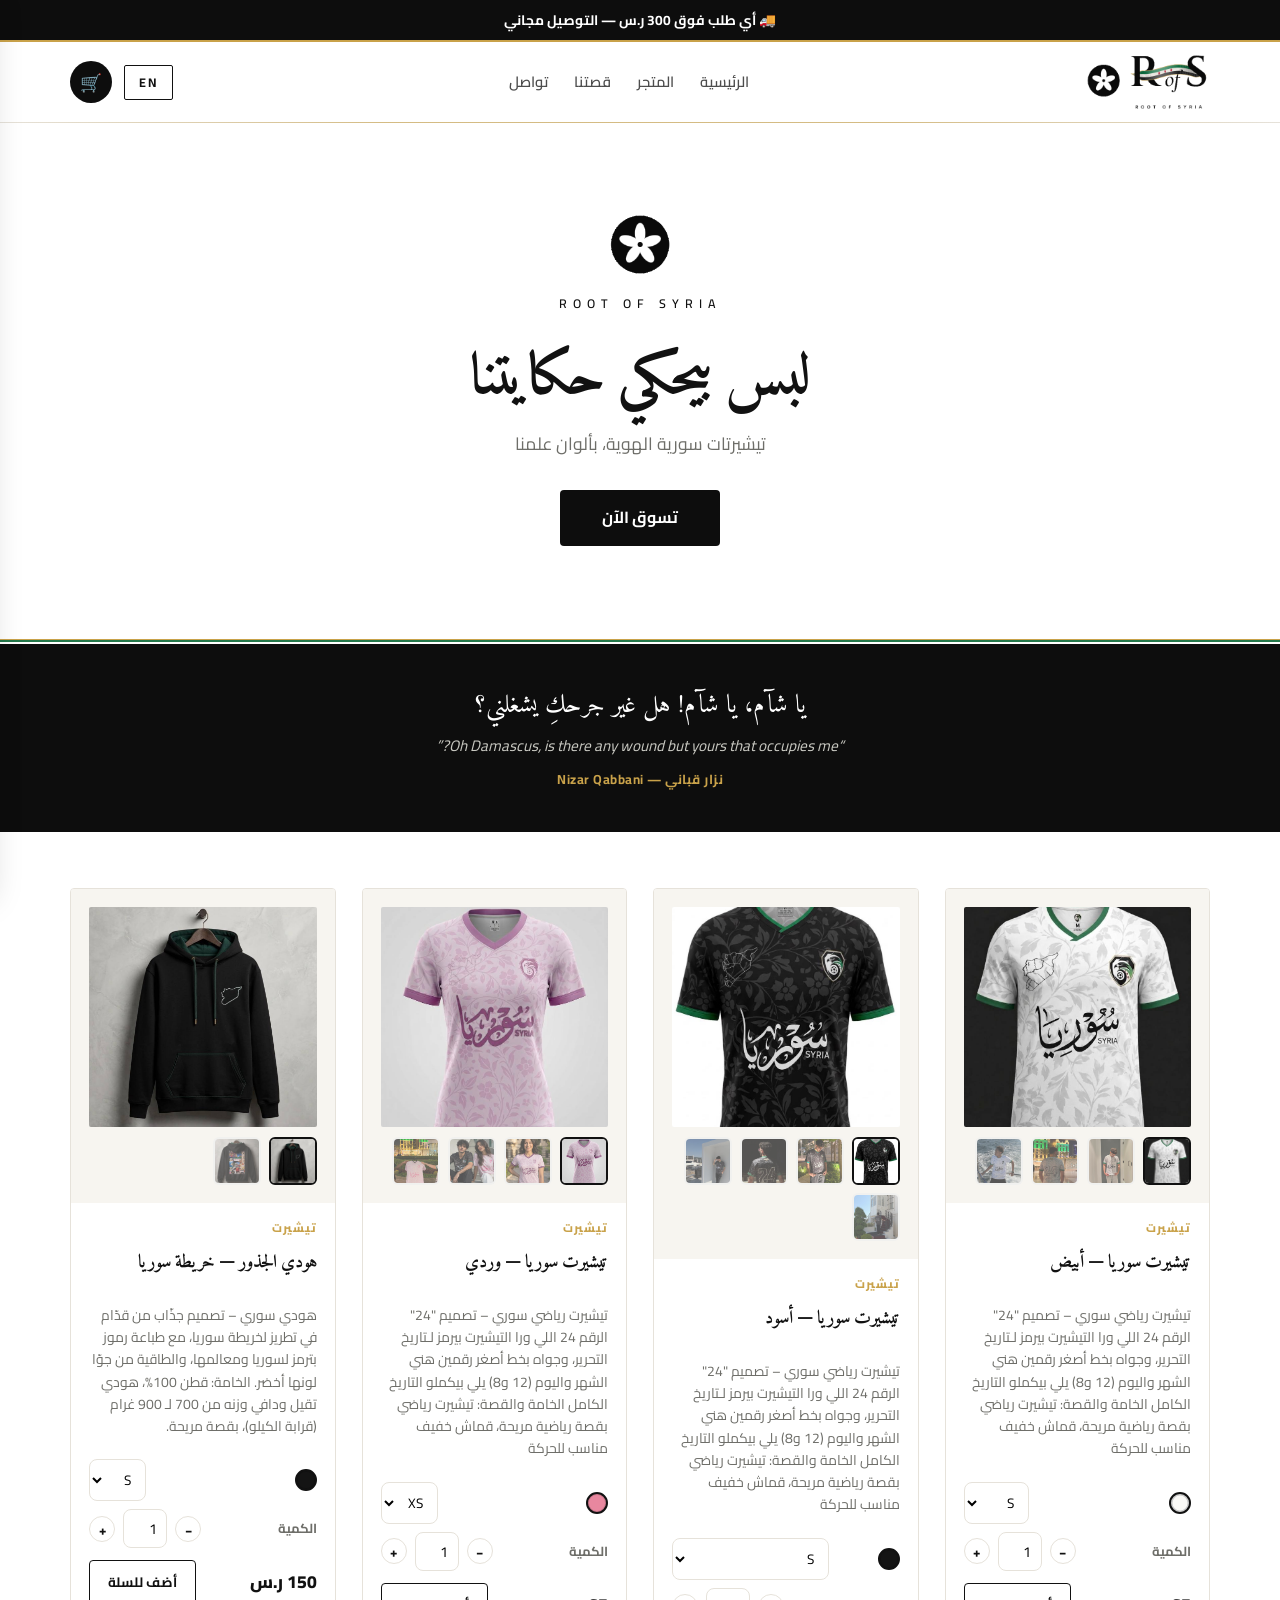
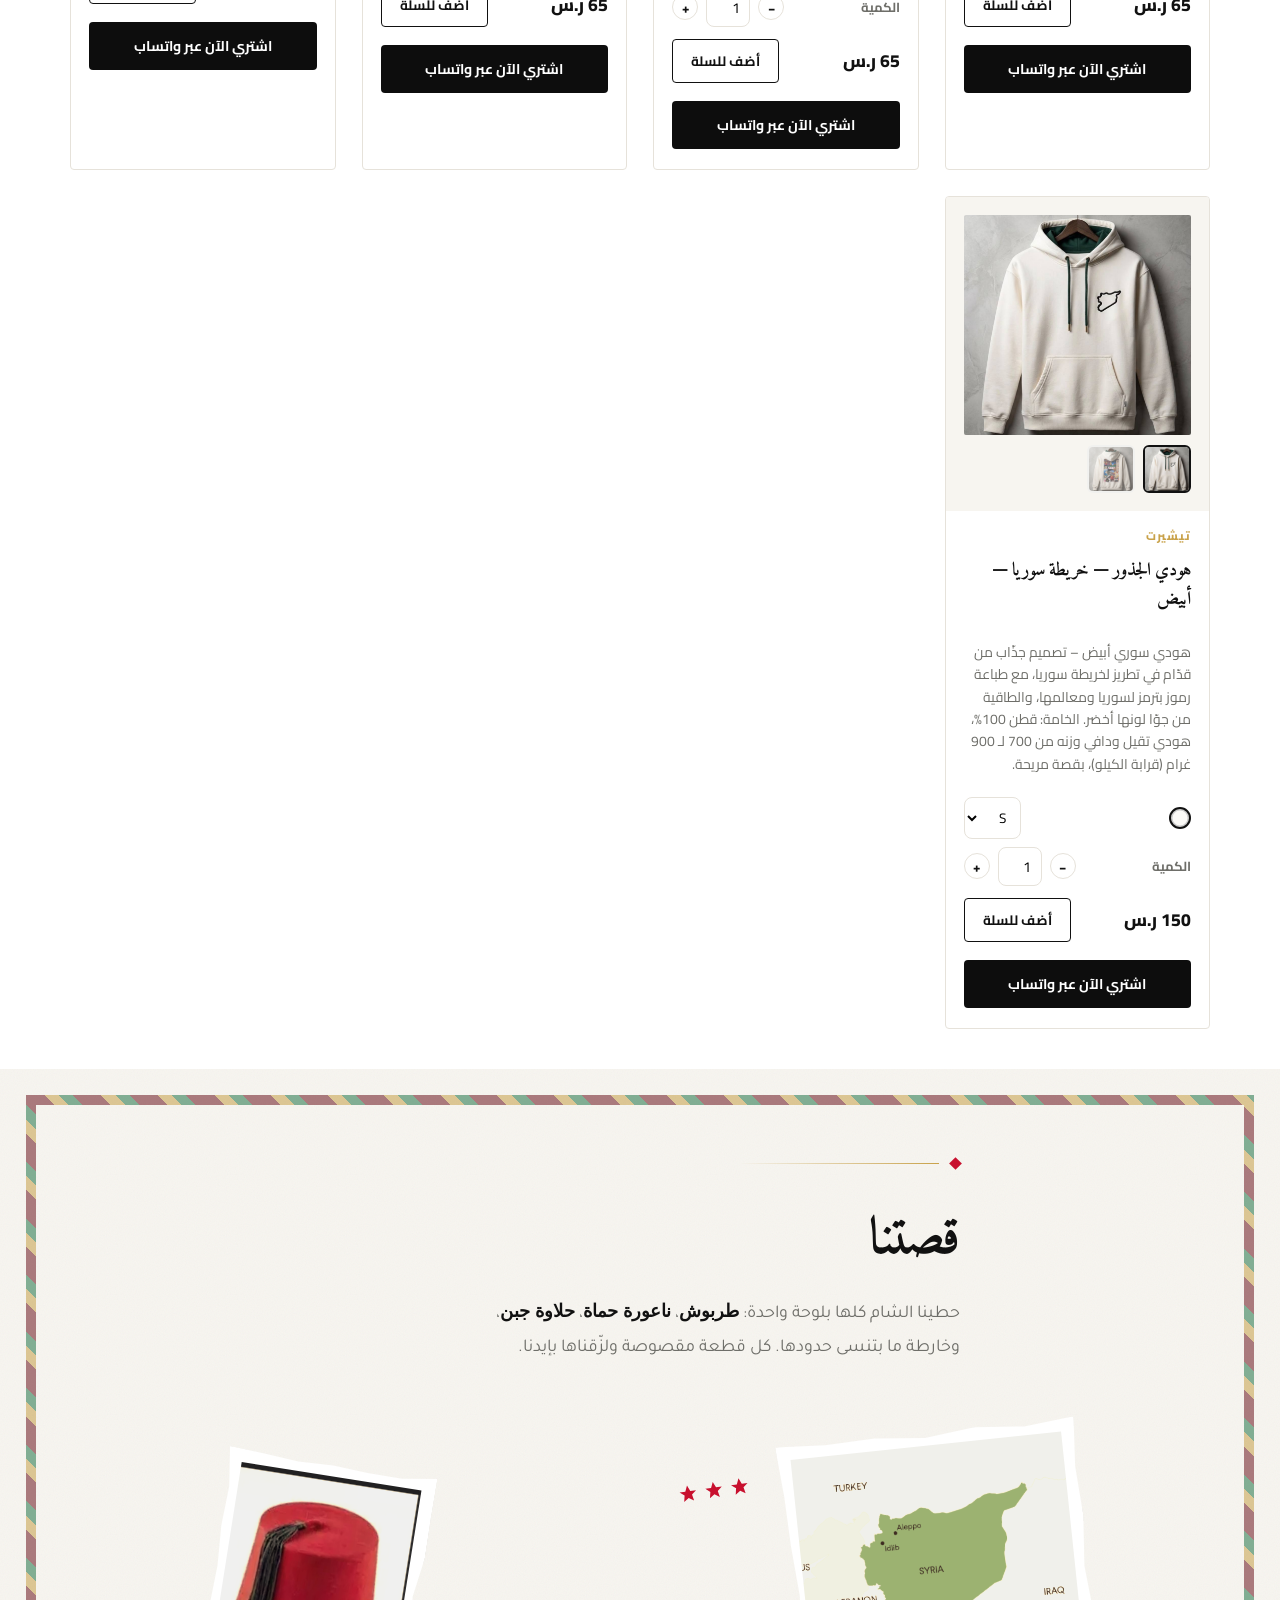
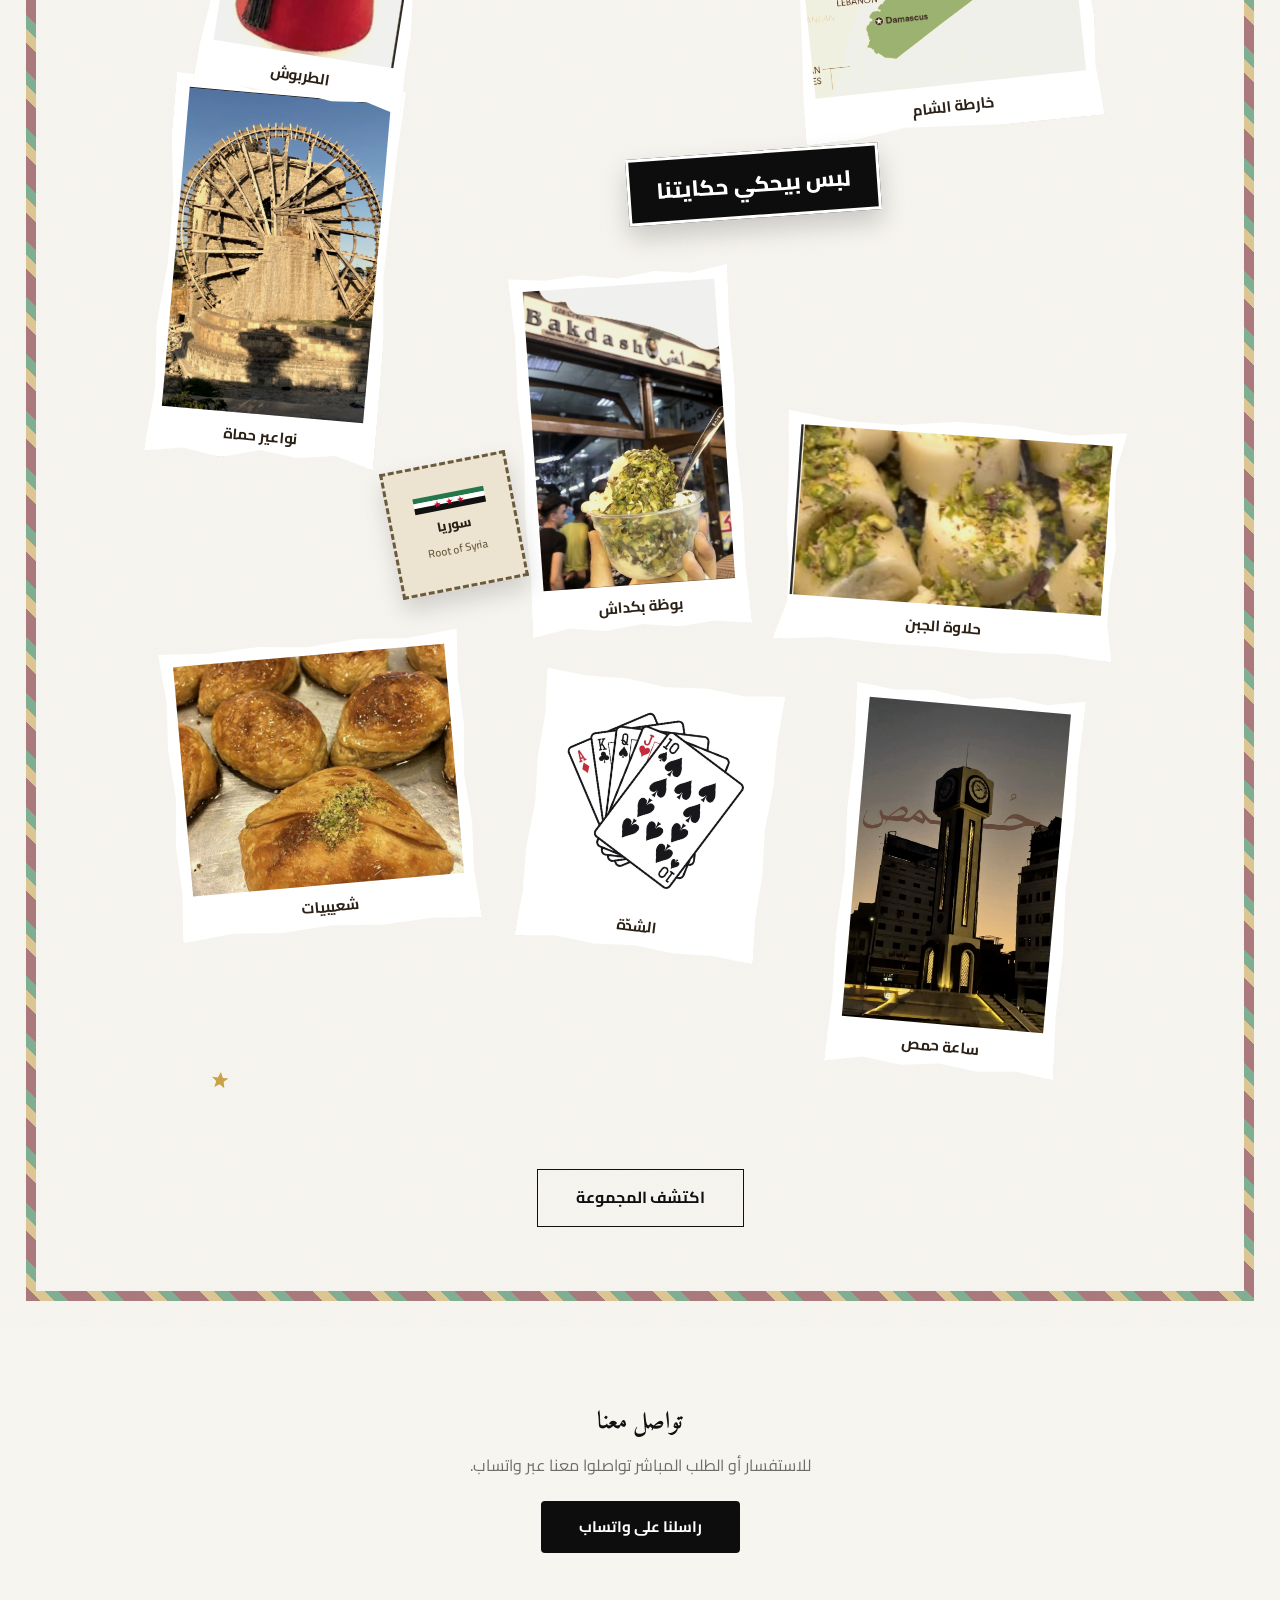
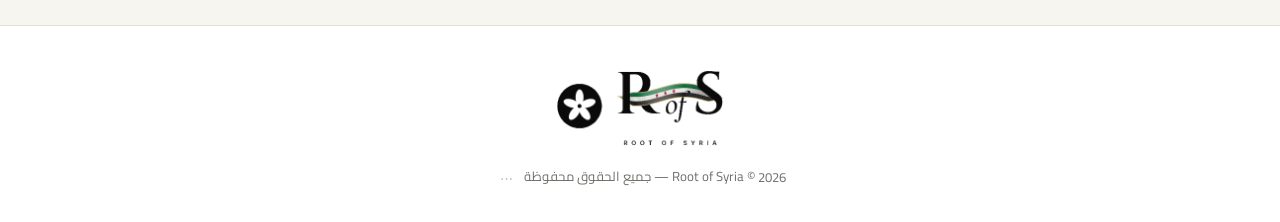
==== commit 86b1d954: "Add per-product sale option to the Control Desk Each product can be marked "on sale" with a sale pri" ====
--- a/index.html
+++ b/index.html
@@ -15,12 +15,12 @@
 <meta name="twitter:title" content="Root of Syria">
 <meta name="twitter:description" content="Syrian-identity t-shirts in the colors of our flag. Order directly via WhatsApp.">
 <meta name="twitter:image" content="https://meriesaif024-png.github.io/Syrian__style/assets/og-image.png">
-<link rel="icon" type="image/png" href="assets/logo-mark.png">
-<link rel="apple-touch-icon" href="assets/logo-mark.png">
+<link rel="icon" type="image/png" href="assets/logo-mark.png?v=20261122b">
+<link rel="apple-touch-icon" href="assets/logo-mark.png?v=20261122b">
 <meta name="theme-color" content="#ffffff">
 <link rel="preconnect" href="https://fonts.googleapis.com">
 <link href="https://fonts.googleapis.com/css2?family=Playfair+Display:ital,wght@0,500;0,700;1,500&family=Amiri:wght@400;700&family=Cairo:wght@400;600;800&family=Tajawal:wght@400;500&display=swap" rel="stylesheet">
-<link rel="stylesheet" href="css/styles.css">
+<link rel="stylesheet" href="css/styles.css?v=20261122b">
 </head>
 <body>
 
@@ -35,7 +35,7 @@
 
 <header class="site-header">
   <div class="header-inner">
-    <a href="#home" class="brand"><img src="assets/logo.png" alt="Root of Syria"></a>
+    <a href="#home" class="brand"><img src="assets/logo.png?v=20261122b" alt="Root of Syria"></a>
     <nav class="main-nav">
       <a href="#home" data-i18n="navHome">الرئيسية</a>
       <a href="#shop" data-i18n="navShop">المتجر</a>
@@ -53,7 +53,7 @@
 
 <section class="hero" id="home">
   <div class="hero-content">
-    <div class="hero-badge"><img src="assets/logo-mark.png" alt="" class="hero-mark"></div>
+    <div class="hero-badge"><img src="assets/logo-mark.png?v=20261122b" alt="" class="hero-mark"></div>
     <span class="hero-eyebrow">ROOT OF SYRIA</span>
     <h1 data-i18n="heroTitle">لبس بيحكي حكايتنا</h1>
     <p data-i18n="heroSubtitle">تيشيرتات سورية الهوية، بألوان علمنا</p>
@@ -78,35 +78,35 @@
 
   <div class="story-board">
     <div class="story-photo p-map">
-      <img src="assets/story-map.png" alt="Map of Syria" loading="lazy">
+      <img src="assets/story-map.png?v=20261122b" alt="Map of Syria" loading="lazy">
       <span class="story-tag" data-i18n="storyTagMap">خارطة الشام</span>
     </div>
     <div class="story-photo p-noria">
-      <img src="assets/story-noria.png" alt="Hama Noria" loading="lazy">
+      <img src="assets/story-noria.png?v=20261122b" alt="Hama Noria" loading="lazy">
       <span class="story-tag" data-i18n="storyTagNoria">نواعير حماة</span>
     </div>
     <div class="story-photo p-sweets">
-      <img src="assets/story-sweets.png" alt="Halawet El Jibn" loading="lazy">
+      <img src="assets/story-sweets.png?v=20261122b" alt="Halawet El Jibn" loading="lazy">
       <span class="story-tag" data-i18n="storyTagSweets">حلاوة الجبن</span>
     </div>
     <div class="story-photo p-fez">
-      <img src="assets/story-fez.png" alt="Tarboosh" loading="lazy">
+      <img src="assets/story-fez.png?v=20261122b" alt="Tarboosh" loading="lazy">
       <span class="story-tag" data-i18n="storyTagFez">الطربوش</span>
     </div>
     <div class="story-photo p-bakdash">
-      <img src="assets/story-bakdash.jpg" alt="Bakdash ice cream" loading="lazy">
+      <img src="assets/story-bakdash.jpg?v=20261122b" alt="Bakdash ice cream" loading="lazy">
       <span class="story-tag" data-i18n="storyTagBakdash">بوظة بكداش</span>
     </div>
     <div class="story-photo p-shaabiyat">
-      <img src="assets/story-shaabiyat.jpg" alt="Shaabiyat" loading="lazy">
+      <img src="assets/story-shaabiyat.jpg?v=20261122b" alt="Shaabiyat" loading="lazy">
       <span class="story-tag" data-i18n="storyTagShaabiyat">شعيبيات</span>
     </div>
     <div class="story-photo p-cards">
-      <img src="assets/story-cards.jpg" alt="Playing cards" loading="lazy">
+      <img src="assets/story-cards.jpg?v=20261122b" alt="Playing cards" loading="lazy">
       <span class="story-tag" data-i18n="storyTagCards">الشدّة</span>
     </div>
     <div class="story-photo p-clock">
-      <img src="assets/story-clock.jpg" alt="Homs clock tower" loading="lazy">
+      <img src="assets/story-clock.jpg?v=20261122b" alt="Homs clock tower" loading="lazy">
       <span class="story-tag" data-i18n="storyTagClock">ساعة حمص</span>
     </div>
 
@@ -141,7 +141,7 @@
 </section>
 
 <footer class="site-footer">
-  <div class="brand"><img src="assets/logo.png" alt="Root of Syria"></div>
+  <div class="brand"><img src="assets/logo.png?v=20261122b" alt="Root of Syria"></div>
   <p>Root of Syria &copy; <span id="year"></span> — <span data-i18n="footerRights">جميع الحقوق محفوظة</span> <button type="button" id="ownerAccessBtn" class="owner-access-btn" aria-label="owner">⋯</button></p>
 </footer>
 
@@ -263,6 +263,20 @@
     <p class="admin-intro" data-i18n="adminIntro">
       عبّي بيانات القطعة، ضيفي الصور، واضغطي "حفظ بالمتجر" — بتنحفظ وبتنشر مباشرة لكل الزوار.
     </p>
+    <div id="admGh" class="admin-gh">
+      <div class="admin-gh-row">
+        <span id="admGhStatus" class="admin-gh-status"></span>
+        <button type="button" id="admGhToggle" class="btn btn-text admin-gh-toggle"></button>
+      </div>
+      <div id="admGhForm" class="admin-gh-form" hidden>
+        <p class="admin-gh-help" data-i18n-html="admGhHelp"></p>
+        <div class="admin-gh-input-row">
+          <input type="password" id="admGhToken" placeholder="github_pat_..." autocomplete="off" dir="ltr">
+          <button type="button" id="admGhSave" class="btn btn-checkout" data-i18n="admGhSaveBtn">حفظ المفتاح</button>
+        </div>
+        <p id="admGhMsg" class="pin-gate-error" hidden></p>
+      </div>
+    </div>
     <div class="admin-layout">
       <div class="admin-form">
         <label>
@@ -285,6 +299,16 @@
           <span data-i18n="admPriceLabel">السعر (ر.س)</span>
           <input type="number" id="admPrice" min="0" step="1" value="75">
         </label>
+        <div class="admin-sale">
+          <label class="admin-sale-toggle">
+            <input type="checkbox" id="admOnSale">
+            <span data-i18n="admOnSaleLabel">عليها تخفيض 🏷️</span>
+          </label>
+          <label id="admSalePriceWrap" hidden>
+            <span data-i18n="admSalePriceLabel">سعر التخفيض (ر.س)</span>
+            <input type="number" id="admSalePrice" min="0" step="1">
+          </label>
+        </div>
         <fieldset class="admin-colors">
           <legend data-i18n="admColorsLabel">الألوان المتوفرة</legend>
           <label><input type="checkbox" value="black" checked> <span class="swatch swatch-black"></span></label>
@@ -356,9 +380,9 @@
   </div>
 </section>
 
-<script src="js/products.js"></script>
-<script src="js/artwork.js"></script>
-<script src="js/app.js"></script>
+<script src="js/products.js?v=20261122b"></script>
+<script src="js/artwork.js?v=20261122b"></script>
+<script src="js/app.js?v=20261122b"></script>
 <script>
   document.getElementById("year").textContent = new Date().getFullYear();
 </script>
--- a/css/styles.css
+++ b/css/styles.css
@@ -38,17 +38,18 @@
 
 /* ---------- In-app browser warning ---------- */
 .in-app-banner {
-  background: #fff3cd; color: #6b5100; text-align: center;
-  padding: 10px 40px 10px 16px; font-size: .82rem; font-weight: 700;
+  background: var(--green); color: #fff; text-align: center;
+  border-bottom: 1px solid var(--green-deep);
+  padding: 8px 40px 8px 16px; font-size: .82rem; font-weight: 600;
   position: relative; line-height: 1.5;
 }
 .in-app-banner[hidden] { display: none; }
 .in-app-banner-close {
   position: absolute; top: 6px; inset-inline-end: 10px;
-  background: none; border: none; color: #6b5100; font-size: .95rem;
+  background: none; border: none; color: #fff; font-size: .95rem;
   width: 26px; height: 26px; border-radius: 50%;
 }
-.in-app-banner-close:hover { background: rgba(0,0,0,.08); }
+.in-app-banner-close:hover { background: rgba(255,255,255,.18); }
 
 /* ---------- Header ---------- */
 .site-header {
@@ -156,7 +157,17 @@
   transition: box-shadow .2s, transform .2s;
 }
 .product-card:hover { box-shadow: 0 14px 30px rgba(0,0,0,.07); transform: translateY(-3px); border-color: #d6d1c6; }
-.product-art { background: var(--cream); padding: 18px; cursor: pointer; }
+.product-art { background: var(--cream); padding: 18px; cursor: pointer; position: relative; }
+.detail-art { position: relative; }
+.sale-badge {
+  position: absolute; top: 12px; inset-inline-start: 12px; z-index: 2;
+  background: var(--red); color: #fff; font-weight: 800; font-size: .78rem;
+  padding: 4px 12px; border-radius: 2px; letter-spacing: .5px;
+  box-shadow: 0 4px 10px rgba(200,16,46,.3);
+}
+.price-sale { display: flex; flex-direction: column; line-height: 1.25; white-space: nowrap; }
+.price-new { color: var(--red); }
+.price-old { color: var(--muted); font-weight: 600; font-size: .8em; }
 .garment-art { width: 100%; height: 220px; }
 .product-photo { width: 100%; height: 220px; object-fit: cover; border-radius: 2px; }
 .product-thumbs { display: flex; gap: 8px; margin-top: 10px; flex-wrap: wrap; }
@@ -503,6 +514,19 @@
 .admin-back-link { font-weight: 700; color: var(--green); font-size: .9rem; white-space: nowrap; padding-top: 8px; }
 .admin-back-link:hover { color: var(--green-deep); }
 .admin-intro { font-size: .85rem; color: var(--muted); margin: 0 0 16px; }
+.admin-gh { border: 1px solid var(--border); border-radius: var(--radius); padding: 10px 14px; margin: 0 0 18px; background: var(--cream); }
+.admin-gh[hidden] { display: none; }
+.admin-gh-row { display: flex; align-items: center; justify-content: space-between; gap: 12px; }
+.admin-gh-status { font-size: .85rem; font-weight: 700; color: var(--muted); }
+.admin-gh-status.ok { color: var(--green); }
+.admin-gh-toggle { color: var(--ink); text-decoration: underline; padding: 4px; }
+.admin-gh-form { margin-top: 10px; display: flex; flex-direction: column; gap: 8px; }
+.admin-gh-form[hidden] { display: none; }
+.admin-gh-help { font-size: .82rem; color: var(--ink); margin: 0; line-height: 1.8; }
+.admin-gh-help a { color: var(--green); text-decoration: underline; }
+.admin-gh-input-row { display: flex; gap: 8px; }
+.admin-gh-input-row input { flex: 1; border: 1.5px solid var(--border); border-radius: 8px; padding: 9px 11px; font-family: monospace; font-size: .85rem; min-width: 0; }
+.admin-gh-input-row .btn-checkout { width: auto; padding: 9px 16px; white-space: nowrap; }
 .admin-layout { display: flex; gap: 24px; flex-wrap: wrap; }
 .admin-form { flex: 1 1 340px; display: flex; flex-direction: column; gap: 12px; }
 .admin-form label { display: flex; flex-direction: column; gap: 6px; font-size: .85rem; font-weight: 700; }
@@ -511,6 +535,10 @@
   font-family: inherit; font-size: .9rem; resize: vertical;
 }
 .admin-row { display: grid; grid-template-columns: 1fr 1fr; gap: 12px; }
+.admin-sale { border: 1.5px dashed var(--red); border-radius: 10px; padding: 10px 12px; display: flex; flex-direction: column; gap: 10px; }
+.admin-form .admin-sale-toggle { flex-direction: row; align-items: center; gap: 8px; color: var(--red); cursor: pointer; }
+.admin-sale-toggle input { width: 18px; height: 18px; accent-color: var(--red); }
+.admin-form label[hidden] { display: none; }
 .admin-colors { border: 1.5px solid var(--border); border-radius: 10px; padding: 10px 12px; margin: 0; display: flex; flex-direction: row; align-items: center; gap: 16px; }
 .admin-colors legend, .admin-sizes legend { font-size: .78rem; font-weight: 800; color: var(--green); padding: 0 4px; }
 .admin-colors label { flex-direction: row; align-items: center; gap: 6px; font-weight: 400; }
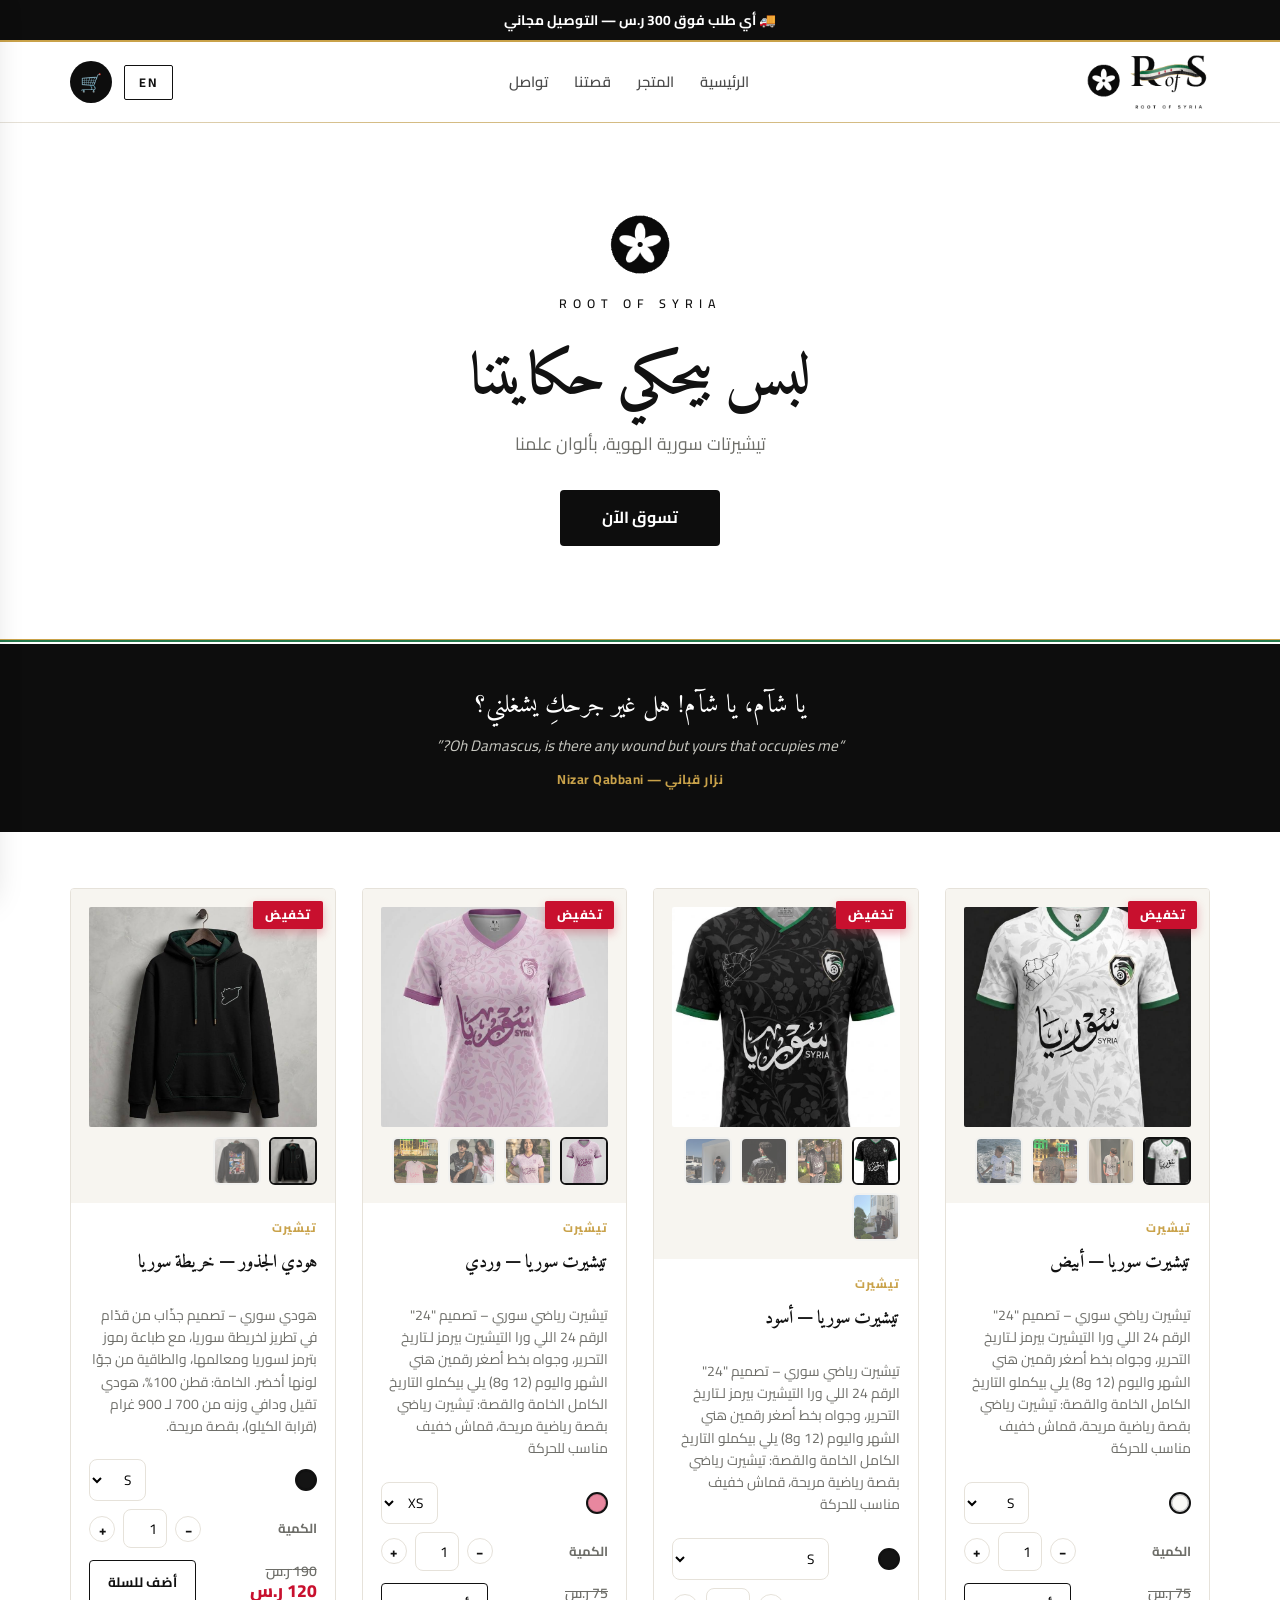
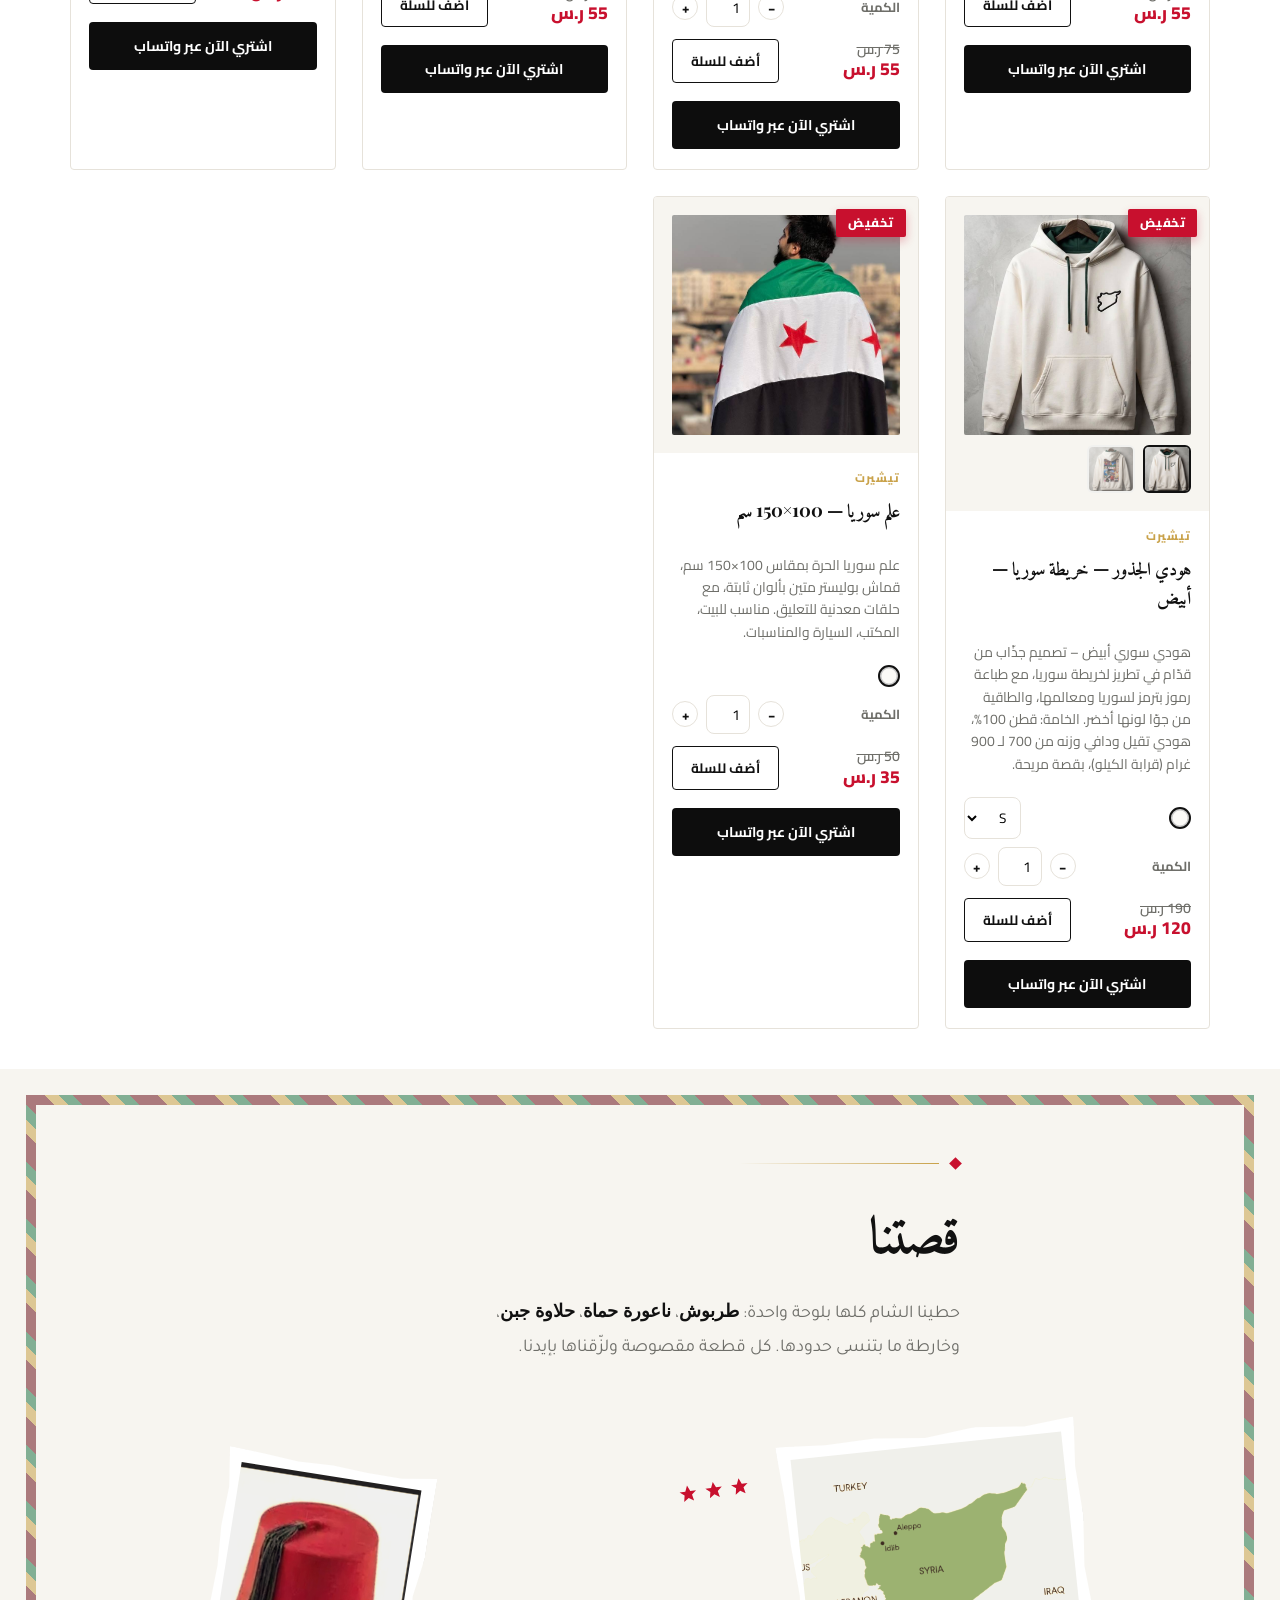
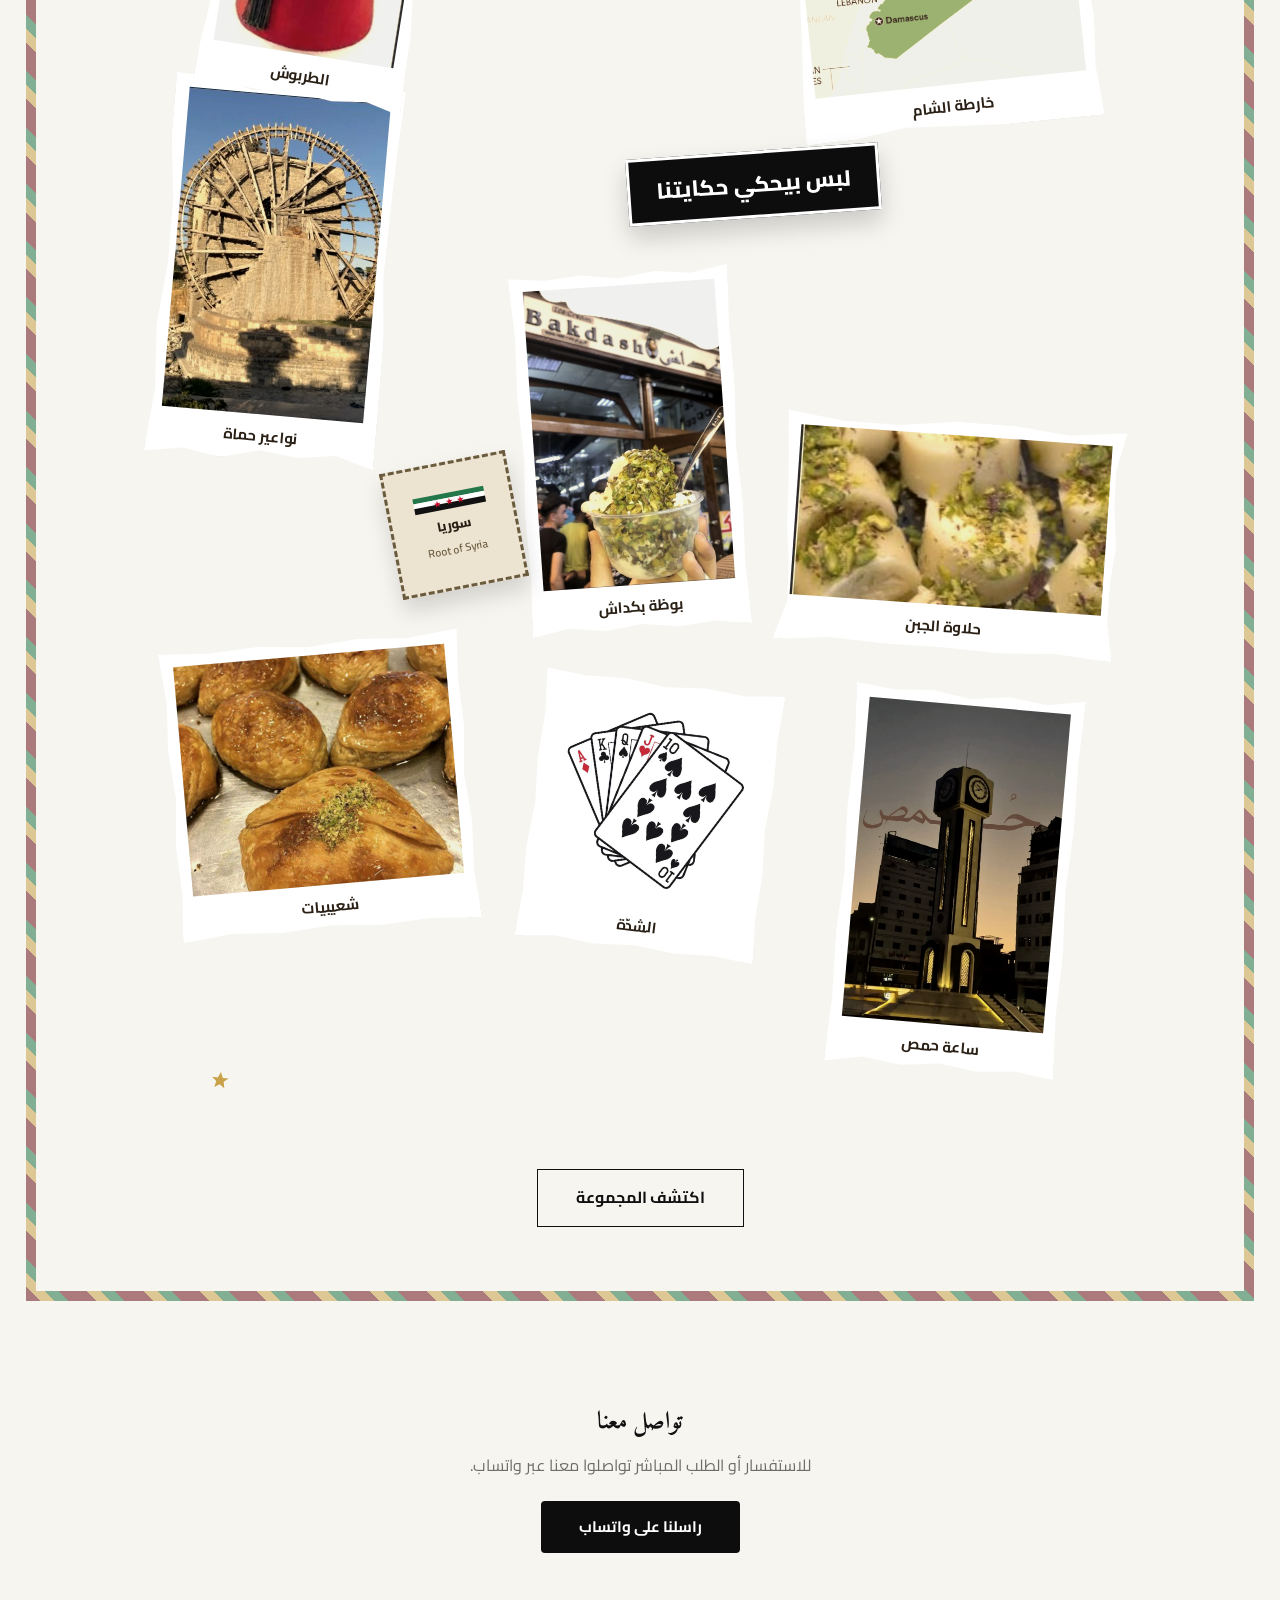
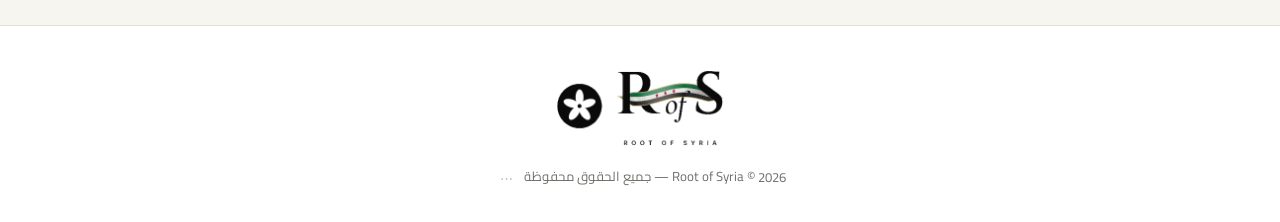
==== commit b53f40d6: "Fix empty shop and speed up the store - A product saved without sizes (the flag) crashed rendering, " ====
--- a/index.html
+++ b/index.html
@@ -15,12 +15,12 @@
 <meta name="twitter:title" content="Root of Syria">
 <meta name="twitter:description" content="Syrian-identity t-shirts in the colors of our flag. Order directly via WhatsApp.">
 <meta name="twitter:image" content="https://meriesaif024-png.github.io/Syrian__style/assets/og-image.png">
-<link rel="icon" type="image/png" href="assets/logo-mark.png?v=20261122b">
-<link rel="apple-touch-icon" href="assets/logo-mark.png?v=20261122b">
+<link rel="icon" type="image/png" href="assets/logo-mark.png?v=20261125">
+<link rel="apple-touch-icon" href="assets/logo-mark.png?v=20261125">
 <meta name="theme-color" content="#ffffff">
 <link rel="preconnect" href="https://fonts.googleapis.com">
 <link href="https://fonts.googleapis.com/css2?family=Playfair+Display:ital,wght@0,500;0,700;1,500&family=Amiri:wght@400;700&family=Cairo:wght@400;600;800&family=Tajawal:wght@400;500&display=swap" rel="stylesheet">
-<link rel="stylesheet" href="css/styles.css?v=20261122b">
+<link rel="stylesheet" href="css/styles.css?v=20261125">
 </head>
 <body>
 
@@ -35,7 +35,7 @@
 
 <header class="site-header">
   <div class="header-inner">
-    <a href="#home" class="brand"><img src="assets/logo.png?v=20261122b" alt="Root of Syria"></a>
+    <a href="#home" class="brand"><img src="assets/logo.png?v=20261125" alt="Root of Syria"></a>
     <nav class="main-nav">
       <a href="#home" data-i18n="navHome">الرئيسية</a>
       <a href="#shop" data-i18n="navShop">المتجر</a>
@@ -53,7 +53,7 @@
 
 <section class="hero" id="home">
   <div class="hero-content">
-    <div class="hero-badge"><img src="assets/logo-mark.png?v=20261122b" alt="" class="hero-mark"></div>
+    <div class="hero-badge"><img src="assets/logo-mark.png?v=20261125" alt="" class="hero-mark"></div>
     <span class="hero-eyebrow">ROOT OF SYRIA</span>
     <h1 data-i18n="heroTitle">لبس بيحكي حكايتنا</h1>
     <p data-i18n="heroSubtitle">تيشيرتات سورية الهوية، بألوان علمنا</p>
@@ -78,35 +78,35 @@
 
   <div class="story-board">
     <div class="story-photo p-map">
-      <img src="assets/story-map.png?v=20261122b" alt="Map of Syria" loading="lazy">
+      <img src="assets/story-map.png?v=20261125" alt="Map of Syria" loading="lazy">
       <span class="story-tag" data-i18n="storyTagMap">خارطة الشام</span>
     </div>
     <div class="story-photo p-noria">
-      <img src="assets/story-noria.png?v=20261122b" alt="Hama Noria" loading="lazy">
+      <img src="assets/story-noria.jpg?v=20261125" alt="Hama Noria" loading="lazy">
       <span class="story-tag" data-i18n="storyTagNoria">نواعير حماة</span>
     </div>
     <div class="story-photo p-sweets">
-      <img src="assets/story-sweets.png?v=20261122b" alt="Halawet El Jibn" loading="lazy">
+      <img src="assets/story-sweets.jpg?v=20261125" alt="Halawet El Jibn" loading="lazy">
       <span class="story-tag" data-i18n="storyTagSweets">حلاوة الجبن</span>
     </div>
     <div class="story-photo p-fez">
-      <img src="assets/story-fez.png?v=20261122b" alt="Tarboosh" loading="lazy">
+      <img src="assets/story-fez.jpg?v=20261125" alt="Tarboosh" loading="lazy">
       <span class="story-tag" data-i18n="storyTagFez">الطربوش</span>
     </div>
     <div class="story-photo p-bakdash">
-      <img src="assets/story-bakdash.jpg?v=20261122b" alt="Bakdash ice cream" loading="lazy">
+      <img src="assets/story-bakdash.jpg?v=20261125" alt="Bakdash ice cream" loading="lazy">
       <span class="story-tag" data-i18n="storyTagBakdash">بوظة بكداش</span>
     </div>
     <div class="story-photo p-shaabiyat">
-      <img src="assets/story-shaabiyat.jpg?v=20261122b" alt="Shaabiyat" loading="lazy">
+      <img src="assets/story-shaabiyat.jpg?v=20261125" alt="Shaabiyat" loading="lazy">
       <span class="story-tag" data-i18n="storyTagShaabiyat">شعيبيات</span>
     </div>
     <div class="story-photo p-cards">
-      <img src="assets/story-cards.jpg?v=20261122b" alt="Playing cards" loading="lazy">
+      <img src="assets/story-cards.jpg?v=20261125" alt="Playing cards" loading="lazy">
       <span class="story-tag" data-i18n="storyTagCards">الشدّة</span>
     </div>
     <div class="story-photo p-clock">
-      <img src="assets/story-clock.jpg?v=20261122b" alt="Homs clock tower" loading="lazy">
+      <img src="assets/story-clock.jpg?v=20261125" alt="Homs clock tower" loading="lazy">
       <span class="story-tag" data-i18n="storyTagClock">ساعة حمص</span>
     </div>
 
@@ -141,7 +141,7 @@
 </section>
 
 <footer class="site-footer">
-  <div class="brand"><img src="assets/logo.png?v=20261122b" alt="Root of Syria"></div>
+  <div class="brand"><img src="assets/logo.png?v=20261125" alt="Root of Syria"></div>
   <p>Root of Syria &copy; <span id="year"></span> — <span data-i18n="footerRights">جميع الحقوق محفوظة</span> <button type="button" id="ownerAccessBtn" class="owner-access-btn" aria-label="owner">⋯</button></p>
 </footer>
 
@@ -380,9 +380,9 @@
   </div>
 </section>
 
-<script src="js/products.js?v=20261122b"></script>
-<script src="js/artwork.js?v=20261122b"></script>
-<script src="js/app.js?v=20261122b"></script>
+<script src="js/products.js?v=20261125"></script>
+<script src="js/artwork.js?v=20261125"></script>
+<script src="js/app.js?v=20261125"></script>
 <script>
   document.getElementById("year").textContent = new Date().getFullYear();
 </script>
--- a/css/styles.css
+++ b/css/styles.css
@@ -54,8 +54,7 @@
 /* ---------- Header ---------- */
 .site-header {
   position: sticky; top: 0; z-index: 40;
-  background: rgba(255,255,255,.96);
-  backdrop-filter: blur(8px);
+  background: #fff;
   border-bottom: 1px solid var(--border);
 }
 .site-header::after {
@@ -243,11 +242,6 @@
   border-image: repeating-linear-gradient(45deg,
       #6e1620 0 10px, var(--gold) 10px 20px, var(--green) 20px 30px, #6e1620 30px 40px) 10;
   opacity: .55; pointer-events: none;
-}
-.story::after {
-  content: ""; position: absolute; inset: 0;
-  opacity: .05; mix-blend-mode: multiply; pointer-events: none;
-  background-image: url("data:image/svg+xml;utf8,<svg xmlns='http://www.w3.org/2000/svg' width='120' height='120'><filter id='n'><feTurbulence type='fractalNoise' baseFrequency='0.9' numOctaves='2' stitchTiles='stitch'/></filter><rect width='100%25' height='100%25' filter='url(%23n)'/></svg>");
 }
 .story-head { position: relative; z-index: 2; max-width: 640px; margin: 0 auto 56px; }
 .story-rule { display: flex; align-items: center; gap: 12px; margin-bottom: 22px; }
